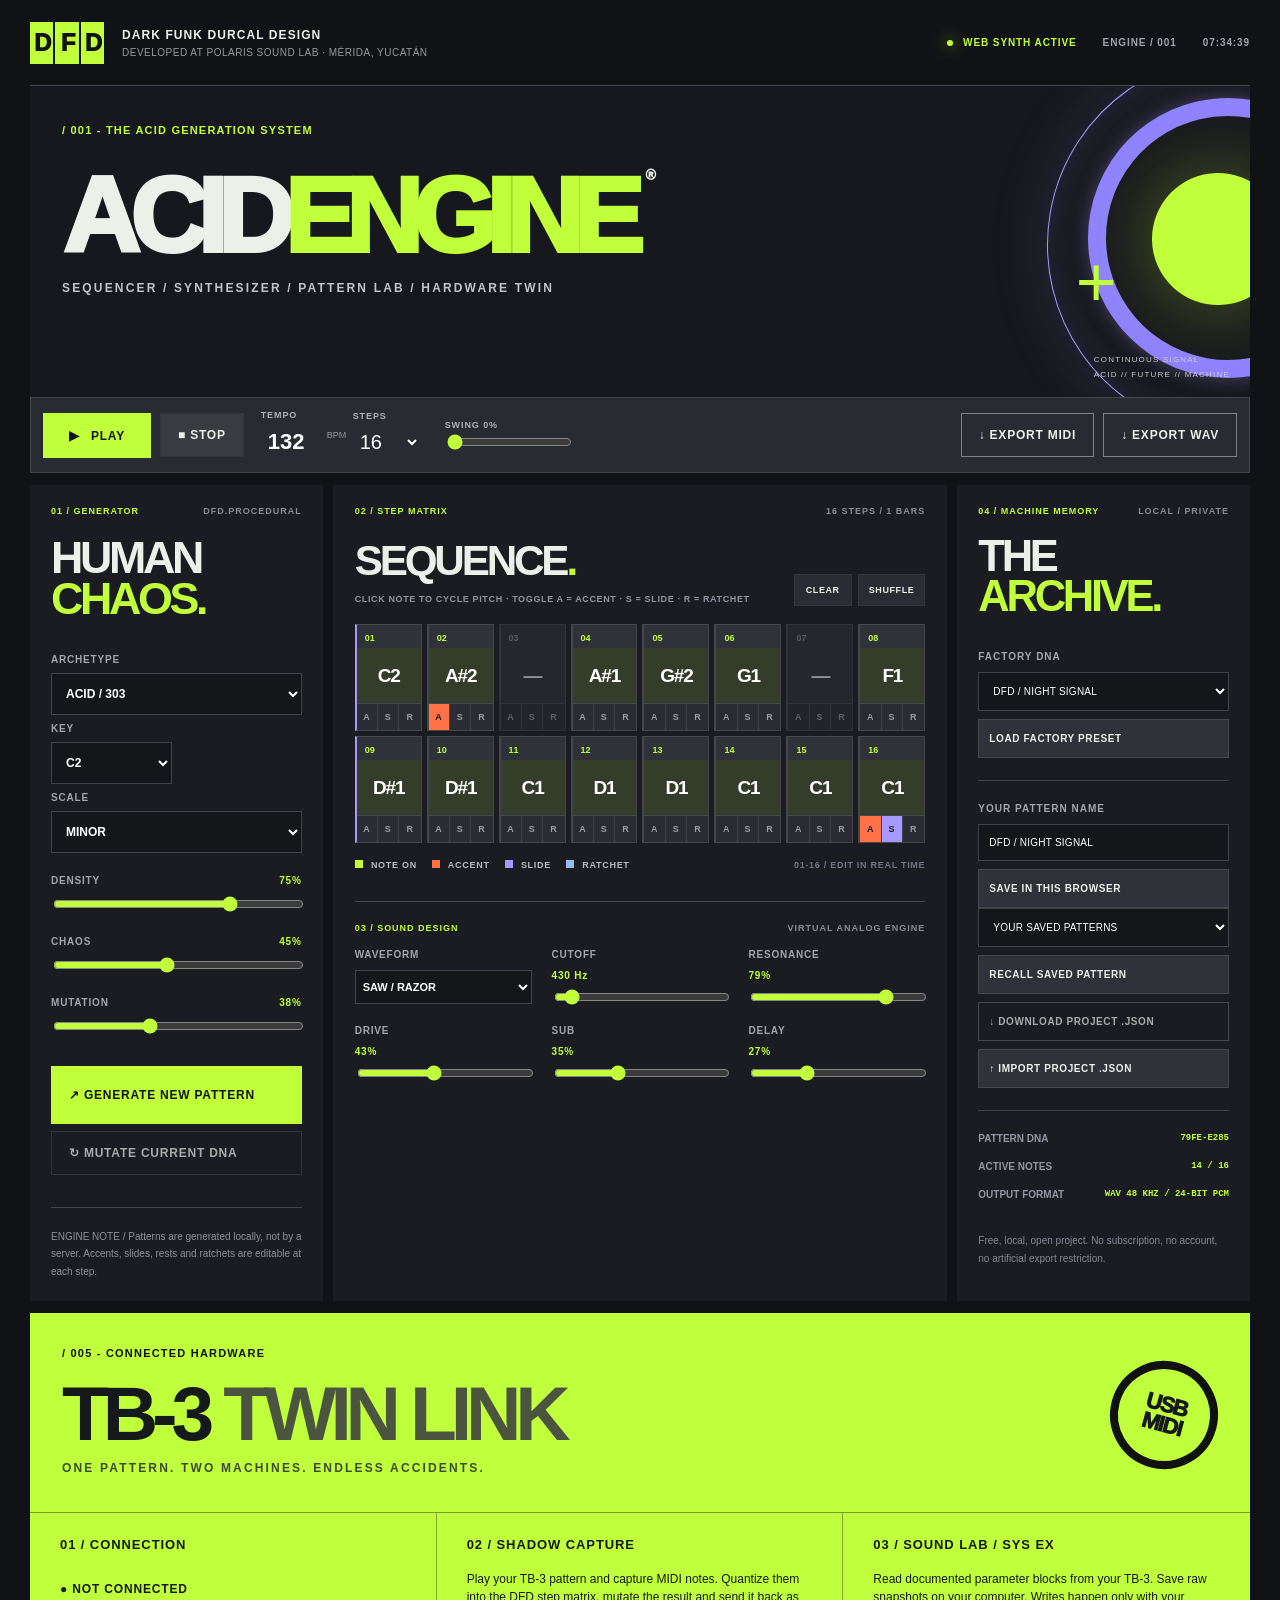
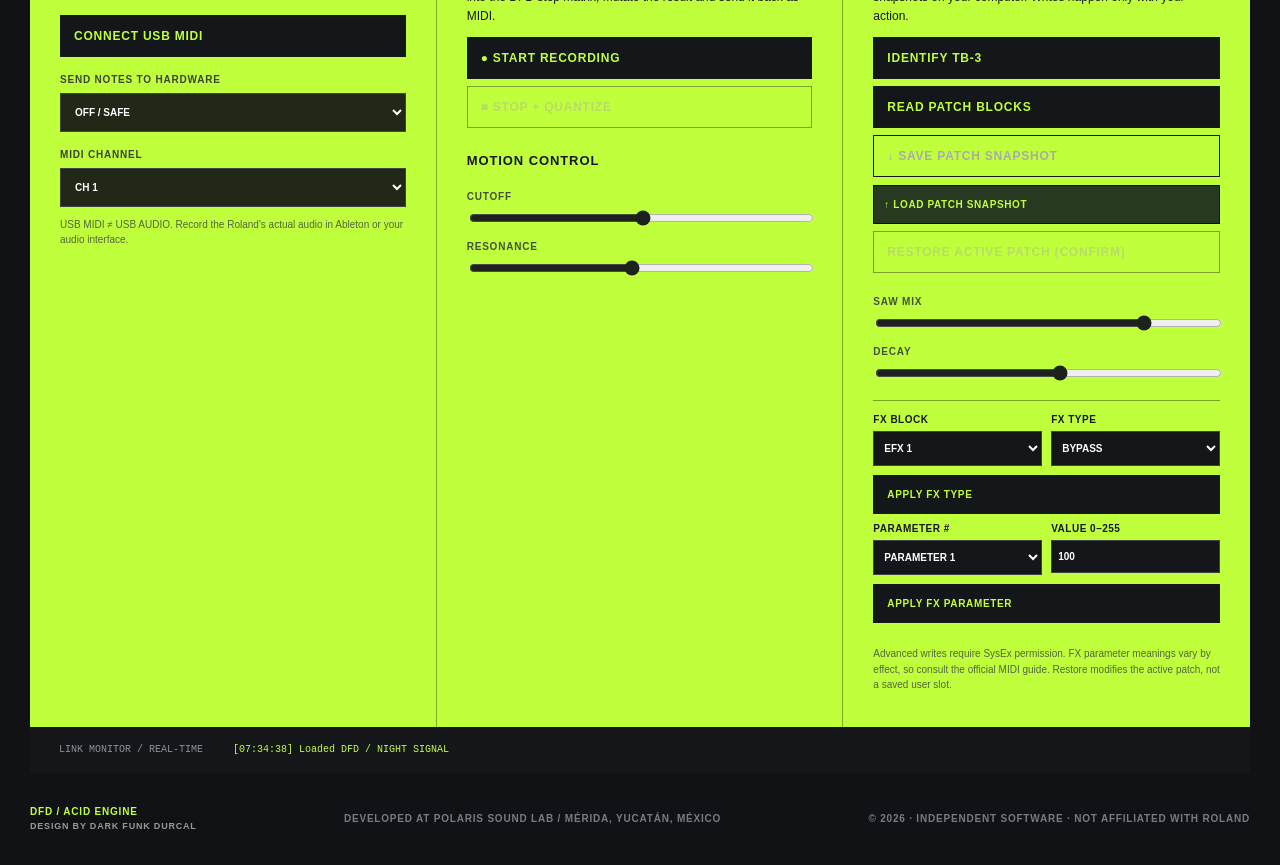
==== web/index.html @ bea4cc05 "DFD ACID ENGINE prototype as delivered (unchanged): web, VST3 source, FM-1 C core, tests, handoff do" ====
<!doctype html><html lang="es"><head><meta charset="utf-8"><meta name="viewport" content="width=device-width,initial-scale=1"><meta name="theme-color" content="#101115"><title>DFD / ACID ENGINE — Polaris Sound Lab</title><link rel="stylesheet" href="styles.css"></head>
<body>
<div class="site"><header class="mast"><div class="identity"><div class="mark"><span>D</span><span>F</span><span>D</span></div><div class="id-copy">DARK FUNK DURCAL DESIGN<small>DEVELOPED AT POLARIS SOUND LAB · MÉRIDA, YUCATÁN</small></div></div><div class="mast-right"><span class="online"><i></i> WEB SYNTH ACTIVE</span><span>ENGINE / 001</span><span id="clock">00:00:00</span></div></header>
<section class="hero"><div class="hero-main"><span class="eyebrow">/ 001 - THE ACID GENERATION SYSTEM</span><h1>ACID<span>ENGINE</span><sup>®</sup></h1><p>SEQUENCER / SYNTHESIZER / PATTERN LAB / HARDWARE TWIN</p></div><div class="hero-art" aria-hidden="true"><div class="orbit orbit-a"></div><div class="orbit orbit-b"></div><div class="orbit orbit-c"></div><div class="cross">+</div><span class="render-label">CONTINUOUS SIGNAL<br>ACID // FUTURE // MACHINE</span></div></section>
<div class="toolbar"><button id="play" class="play primary"><span class="play-icon">▶</span> PLAY</button><button id="stop" class="stop">■ STOP</button><div class="tool-field bpm"><label for="bpm">TEMPO</label><input id="bpm" type="number" min="30" max="300" value="132"><small>BPM</small></div><div class="tool-field"><label for="length">STEPS</label><select id="length"><option>16</option><option>32</option><option>64</option><option>128</option></select></div><div class="tool-field"><label for="swing">SWING <output id="swingOut">0%</output></label><input id="swing" type="range" min="0" max="70" value="0"></div><span class="toolbar-spacer"></span><button id="exportMidi" class="outline">↓ EXPORT MIDI</button><button id="exportWav" class="outline">↓ EXPORT WAV</button></div>
<main class="workbench"><aside class="panel generator"><div class="section-heading"><span>01 / GENERATOR</span><span>DFD.PROCEDURAL</span></div><h2>HUMAN<br><em>CHAOS.</em></h2><div class="generator-fields"><label>ARCHETYPE<select id="mode"><option value="acid">ACID / 303</option><option value="broken">BROKEN / IDM</option><option value="rave">RAVE / ATTACK</option><option value="mutant">MUTANT / GLITCH</option></select></label><label>KEY<select id="root"><option value="24">C1</option><option value="29">F1</option><option value="31">G1</option><option value="33">A1</option><option value="36" selected>C2</option><option value="38">D2</option><option value="41">F2</option><option value="43">G2</option><option value="48">C3</option></select></label><label>SCALE<select id="scale"><option value="minor">MINOR</option><option value="phrygian">PHRYGIAN</option><option value="dorian">DORIAN</option><option value="chromatic">CHROMATIC</option><option value="pentatonic">PENTATONIC</option></select></label></div><div class="ratio"><label for="density">DENSITY <output id="densityOut">75%</output></label><input id="density" type="range" min="10" max="100" value="75"></div><div class="ratio"><label for="chaos">CHAOS <output id="chaosOut">45%</output></label><input id="chaos" type="range" min="0" max="100" value="45"></div><div class="ratio"><label for="mutation">MUTATION <output id="mutationOut">38%</output></label><input id="mutation" type="range" min="0" max="100" value="38"></div><button id="generate" class="generate">↗ GENERATE NEW PATTERN</button><button id="mutate" class="subtle">↻ MUTATE CURRENT DNA</button><div class="generator-tip">ENGINE NOTE / Patterns are generated locally, not by a server. Accents, slides, rests and ratchets are editable at each step.</div></aside>
<section class="panel sequence"><div class="section-heading"><span>02 / STEP MATRIX</span><span id="stepInfo">16 STEPS / 1 BAR</span></div><div class="sequence-header"><div><h2>SEQUENCE<span class="green-dot">.</span></h2><p>CLICK NOTE TO CYCLE PITCH · TOGGLE A = ACCENT · S = SLIDE · R = RATCHET</p></div><div class="seq-right"><button id="clear" class="mini">CLEAR</button><button id="randomize" class="mini">SHUFFLE</button></div></div><div id="grid" class="step-grid" aria-label="Secuenciador"></div><div class="grid-legend"><span><i class="legend-note"></i> NOTE ON</span><span><i class="legend-accent"></i> ACCENT</span><span><i class="legend-slide"></i> SLIDE</span><span><i class="legend-ratchet"></i> RATCHET</span><span class="hint">01-16 / EDIT IN REAL TIME</span></div><div class="sub-panel"><div class="section-heading"><span>03 / SOUND DESIGN</span><span>VIRTUAL ANALOG ENGINE</span></div><div class="sound-ctrl"><label>WAVEFORM<select id="wave"><option value="sawtooth">SAW / RAZOR</option><option value="square">SQUARE / BLOCK</option><option value="triangle">TRIANGLE / SOFT</option></select></label><label>CUTOFF <output id="cutoffOut">430 Hz</output><input type="range" id="cutoff" min="60" max="6000" step="10" value="430"></label><label>RESONANCE <output id="resonanceOut">79%</output><input type="range" id="resonance" min="0" max="100" value="79"></label><label>DRIVE <output id="driveOut">43%</output><input type="range" id="drive" min="0" max="100" value="43"></label><label>SUB <output id="subOut">35%</output><input type="range" id="sub" min="0" max="100" value="35"></label><label>DELAY <output id="delayOut">27%</output><input type="range" id="delay" min="0" max="90" value="27"></label></div></div></section>
<aside class="panel utilities"><div class="section-heading"><span>04 / MACHINE MEMORY</span><span>LOCAL / PRIVATE</span></div><h2>THE<br><em>ARCHIVE.</em></h2><label class="block-label" for="preset">FACTORY DNA</label><select id="preset" class="archive-select"></select><button id="loadPreset" class="slim">LOAD FACTORY PRESET</button><div class="divider"></div><label class="block-label" for="customName">YOUR PATTERN NAME</label><input id="customName" type="text" maxlength="48" value="DFD / NEW EXPERIMENT"><button id="savePattern" class="slim">SAVE IN THIS BROWSER</button><select id="savedPatterns" class="archive-select"><option value="">YOUR SAVED PATTERNS</option></select><button id="loadSaved" class="slim">RECALL SAVED PATTERN</button><button id="exportProject" class="slim subtle">↓ DOWNLOAD PROJECT .JSON</button><label class="fileImport">↑ IMPORT PROJECT .JSON<input id="importProject" type="file" accept="application/json,.json" hidden></label><div class="divider"></div><div class="metric">PATTERN DNA<code id="dna">C6D2-F3-8B</code></div><div class="metric">ACTIVE NOTES<code id="activeNotes">00 / 16</code></div><div class="metric">OUTPUT FORMAT<code>WAV 48 KHZ / 24-BIT PCM</code></div><p class="small-print">Free, local, open project. No subscription, no account, no artificial export restriction.</p></aside></main>
<section class="hardware"><div class="hardware-heading"><div><span class="eyebrow">/ 005 - CONNECTED HARDWARE</span><h2>TB-3 <em>TWIN LINK</em></h2><p>ONE PATTERN. TWO MACHINES. ENDLESS ACCIDENTS.</p></div><span class="tb3-circle">USB<br>MIDI</span></div><div class="hardware-body"><div class="hw-col"><h3>01 / CONNECTION</h3><div class="hw-status" id="midiStatus">● NOT CONNECTED</div><button id="connect" class="primary">CONNECT USB MIDI</button><label class="hw-switch">SEND NOTES TO HARDWARE<select id="hardwareMode"><option value="off">OFF / SAFE</option><option value="mirror">TWIN / VIRTUAL + TB-3</option><option value="hardware">TB-3 ONLY</option></select></label><label class="hw-switch">MIDI CHANNEL<select id="channel"><option value="1">CH 1</option><option value="2">CH 2</option><option value="3">CH 3</option><option value="4">CH 4</option><option value="10">CH 10</option></select></label><p class="hw-note">USB MIDI ≠ USB AUDIO. Record the Roland's actual audio in Ableton or your audio interface.</p></div><div class="hw-col"><h3>02 / SHADOW CAPTURE</h3><p>Play your TB-3 pattern and capture MIDI notes. Quantize them into the DFD step matrix, mutate the result and send it back as MIDI.</p><button id="capture" class="hw-action">● START RECORDING</button><button id="captureStop" class="hw-action subtle" disabled>■ STOP + QUANTIZE</button><h3 class="sub-h3">MOTION CONTROL</h3><div class="hw-sliders"><label>CUTOFF <input id="hwCutoff" type="range" min="0" max="127" value="64"></label><label>RESONANCE <input id="hwResonance" type="range" min="0" max="127" value="60"></label></div></div><div class="hw-col"><h3>03 / SOUND LAB / SYS EX</h3><p>Read documented parameter blocks from your TB-3. Save raw snapshots on your computer. Writes happen only with your action.</p><button id="identity" class="hw-action">IDENTIFY TB-3</button><button id="readPatch" class="hw-action">READ PATCH BLOCKS</button><button id="savePatch" class="hw-action subtle">↓ SAVE PATCH SNAPSHOT</button><label class="fileImport hardware-file">↑ LOAD PATCH SNAPSHOT<input id="loadPatchFile" type="file" accept="application/json,.json" hidden></label><button id="restorePatch" class="hw-action subtle" disabled>RESTORE ACTIVE PATCH (CONFIRM)</button><div class="hw-sliders"><label>SAW MIX <input id="hwSaw" type="range" min="0" max="127" value="100"></label><label>DECAY <input id="hwDecay" type="range" min="0" max="127" value="68"></label></div><div class="fx-editor"><label>FX BLOCK<select id="fxBlock"><option value="efx1">EFX 1</option><option value="efx2">EFX 2</option></select></label><label>FX TYPE<select id="fxType"><option value="0">BYPASS</option><option value="1">COMPRESSOR</option><option value="2">RING MOD</option><option value="3">BIT CRUSH</option><option value="4">TREMOLO</option><option value="5">CHORUS</option><option value="6">FLANGER</option><option value="7">PHASER</option><option value="8">DELAY</option><option value="9">PITCH SHIFT</option><option value="10">EQ (FX1 ONLY)</option></select></label><button id="applyFxType" class="hw-action">APPLY FX TYPE</button><label>PARAMETER #<select id="fxParameter"></select></label><label>VALUE 0–255<input id="fxValue" type="number" min="0" max="255" value="100"></label><button id="applyFxParameter" class="hw-action">APPLY FX PARAMETER</button></div><p class="hw-note">Advanced writes require SysEx permission. FX parameter meanings vary by effect, so consult the official MIDI guide. Restore modifies the active patch, not a saved user slot.</p></div></div><div class="hardware-console"><span>LINK MONITOR / REAL-TIME</span><output id="monitor">DFD SYSTEM READY. CLICK PLAY TO ACTIVATE AUDIO.</output></div></section>
<footer><div>DFD / ACID ENGINE <span>DESIGN BY DARK FUNK DURCAL</span></div><div>DEVELOPED AT POLARIS SOUND LAB / MÉRIDA, YUCATÁN, MÉXICO</div><div>© 2026 · INDEPENDENT SOFTWARE · NOT AFFILIATED WITH ROLAND</div></footer></div>
<script type="module" src="main.js"></script></body></html>
---- web/styles.css ----
:root{--ink:#111216;--carbon:#1b1c22;--panel:#22242b;--line:#34363e;--copy:#edf0e9;--muted:#96999c;--acid:#c1ff3a;--orange:#ff7147;--violet:#a799ff;--blue:#8cbcf5;--helv:'Helvetica Neue',Helvetica,Arial,sans-serif}
*{box-sizing:border-box}html{scroll-behavior:smooth}body{margin:0;background:var(--ink);color:var(--copy);font-family:var(--helv);-webkit-font-smoothing:antialiased}button,input,select{font:inherit}button{cursor:pointer}button:disabled{cursor:not-allowed;opacity:.4}button:focus-visible,input:focus-visible,select:focus-visible{outline:2px solid var(--acid);outline-offset:3px}button{border:1px solid var(--line);background:#2a2c33;color:var(--copy);font-size:12px;font-weight:750;letter-spacing:.065em;padding:14px 17px;transition:background .15s,color .15s,transform .15s}button:hover:not(:disabled){background:#3b3f42}button:active:not(:disabled){transform:translateY(2px)}select,input[type=number],input[type=text]{background:#14161a;border:1px solid #41434a;color:white;padding:12px 10px;border-radius:0;max-width:100%;min-width:0}input[type=range]{accent-color:var(--acid);cursor:pointer;width:100%;height:12px}.site{max-width:1640px;margin:auto;padding:0 30px}.mast{min-height:86px;border-bottom:1px solid #43444c;display:flex;justify-content:space-between;align-items:center;gap:20px}.identity{display:flex;align-items:center;gap:16px}.mark{display:grid;grid-template-columns:repeat(3,1fr);font-weight:950;font-size:24px;line-height:1;letter-spacing:-.09em;width:76px}.mark span{background:var(--acid);color:var(--ink);padding:9px 4px;text-align:center;border-right:2px solid var(--ink)}.id-copy{font-size:12px;font-weight:850;letter-spacing:.09em}.id-copy small{display:block;margin-top:5px;font-weight:500;font-size:10px;color:var(--muted);letter-spacing:.05em}.mast-right{display:flex;gap:26px;color:#a2a3aa;font-size:10px;letter-spacing:.09em;font-weight:700;white-space:nowrap}.online{color:var(--acid)}.online i{display:inline-block;width:6px;height:6px;border-radius:50%;background:var(--acid);margin-right:6px;box-shadow:0 0 16px var(--acid)}.hero{display:flex;min-height:312px;position:relative;overflow:hidden;border-bottom:1px solid #44464c;background:#17181d}.hero-main{flex:1;min-width:0;padding:34px 0 35px 32px;z-index:2}.eyebrow,.section-heading{font-size:11px;font-weight:780;letter-spacing:.11em}.eyebrow{color:var(--acid)}.hero h1{white-space:nowrap;font-size:clamp(54px,8.3vw,146px);letter-spacing:-.09em;font-weight:920;line-height:.9;margin:31px 0 16px}.hero h1 span{color:var(--acid)}.hero h1 sup{vertical-align:top;font-size:14px;letter-spacing:0;margin-left:12px}.hero p,.hardware-heading p{font-size:12px;letter-spacing:.18em;font-weight:720;color:#c2c3c7}.hero-art{width:310px;position:relative;overflow:hidden;flex-shrink:0}.orbit{border:1px solid var(--violet);border-radius:50%;position:absolute;transform:rotate(-35deg);top:-10%;right:-57%;height:380px;width:380px;box-shadow:0 0 60px #9989ff25,inset 0 0 45px #9989ff24}.orbit-b{height:280px;width:280px;top:4%;right:-38%;border:18px solid #8f82fe;box-shadow:0 0 20px #a799ff55}.orbit-c{height:132px;width:132px;right:-11%;top:28%;background:var(--acid);border:0;box-shadow:0 0 80px #c1ff3a55}.cross{position:absolute;color:var(--acid);right:43%;top:50%;font-size:70px;font-weight:100}.render-label{position:absolute;bottom:15px;right:20px;font-size:8px;letter-spacing:.15em;line-height:1.9;color:#ccc}.toolbar{display:flex;align-items:center;gap:9px;background:#292b32;padding:12px;border:1px solid #43454a;border-top:0;flex-wrap:wrap}.primary{background:var(--acid);border-color:var(--acid);color:#121515}.primary:hover:not(:disabled){background:#d5ff73}.play{min-width:108px}.stop{background:#393b41}.play-icon{font-size:13px;margin-right:7px}.tool-field{display:flex;flex-direction:column;gap:4px;padding:0 8px;min-width:83px}.tool-field label{color:#b0b1b6;font-size:9px;font-weight:800;letter-spacing:.1em}.tool-field input[type=number]{width:65px;padding:5px 7px;font-weight:800;font-size:22px;border:0;background:transparent}.tool-field select{padding:5px 3px;font-size:20px;border:0;background:transparent}.tool-field small{position:absolute;margin-left:66px;margin-top:20px;color:var(--muted);font-size:9px}.tool-field input[type=range]{width:125px}.toolbar-spacer{flex:1}.outline{background:transparent;border-color:#7d8289}.outline:hover{color:var(--acid);border-color:var(--acid)}.workbench{display:grid;grid-template-columns:minmax(230px,1fr) minmax(520px,2.1fr) minmax(230px,1fr);gap:10px;margin-top:12px}.panel{background:var(--carbon);padding:21px;min-width:0}.section-heading{display:flex;justify-content:space-between;align-items:center;gap:8px;color:var(--acid);font-size:9px;margin-bottom:16px}.section-heading span:last-child{color:#8a8c93;text-align:right}.panel h2{font-size:clamp(37px,3.5vw,61px);line-height:.91;letter-spacing:-.075em;font-weight:900;margin:21px 0 35px}.panel h2 em{font-style:normal;color:var(--acid)}.generator-fields{display:grid;grid-template-columns:1fr 1fr;gap:8px}.generator-fields label:first-child,.generator-fields label:last-child{grid-column:span 2}.generator-fields label,.ratio label,.sound-ctrl label,.hw-switch,.hw-sliders label{font-size:10px;font-weight:790;letter-spacing:.08em;color:#a4a5ac;display:flex;flex-direction:column;gap:8px}.generator-fields select{width:100%;font-size:12px}.ratio{margin-top:22px}.ratio label{flex-direction:row;justify-content:space-between}.ratio output,.sound-ctrl output{color:var(--acid)}.ratio input{margin-top:12px}.generate{width:100%;background:var(--acid);color:#121317;border-color:var(--acid);margin-top:30px;min-height:58px;text-align:left;font-size:12px}.subtle{background:transparent!important;color:#aaa!important}.generator .subtle{margin-top:7px;width:100%;text-align:left}.generator-tip{border-top:1px solid #41434a;margin-top:32px;padding-top:20px;color:#8e9098;font-size:10px;line-height:1.75}.sequence{padding:21px 22px}.sequence-header{display:flex;justify-content:space-between;align-items:flex-end;gap:15px;margin-bottom:16px}.sequence h2{font-size:clamp(34px,3.3vw,56px);margin:10px 0 13px}.sequence h2 .green-dot{color:var(--acid)}.sequence-header p{font-size:9px;font-weight:740;color:#90939c;letter-spacing:.07em;line-height:1.4;margin:0}.seq-right{display:flex;gap:6px}.mini{font-size:9px;min-width:58px;padding:10px}.step-grid{display:grid;grid-template-columns:repeat(8,minmax(0,1fr));gap:5px;margin-top:18px}.step{min-width:0;background:#30323a;border:1px solid #44474e;position:relative;transition:background .1s;border-left:2px solid #44474e}.step:nth-child(8n+1){border-left-color:var(--violet)}.step.playhead{box-shadow:inset 0 0 0 2px var(--acid),0 0 8px #c1ff3a44;z-index:2}.step.rest{opacity:.52}.step-index{font-size:9px;font-weight:780;padding:8px 8px 5px;color:#90929d}.step-main{border:0;padding:10px 2px;background:transparent;color:#fff;text-align:center;width:100%;height:55px;font-size:19px;font-weight:900;letter-spacing:-.06em}.step-main:hover{color:var(--acid);background:transparent!important}.step-note{white-space:nowrap}.step-mode{display:grid;grid-template-columns:repeat(3,minmax(0,1fr));border-top:1px solid #44474e}.step-mode button{border:0;border-right:1px solid #42444c;font-size:9px;padding:8px 0;color:#999ca2;background:#292c33}.step-mode button:last-child{border-right:0}.step-mode button.on.accent{color:#171717;background:var(--orange)}.step-mode button.on.slide{color:#171717;background:var(--violet)}.step-mode button.on.ratchet{color:#171717;background:var(--blue)}.step.active .step-index{color:var(--acid)}.step.active .step-main{background:#343d2a}.step-num{position:absolute;right:6px;top:8px;color:var(--blue);font-size:9px;font-weight:800}.grid-legend{display:flex;flex-wrap:wrap;gap:15px;color:#b8bac0;letter-spacing:.08em;font-weight:800;font-size:9px;padding-top:17px}.grid-legend i{display:inline-block;width:8px;height:8px;margin-right:5px}.legend-note{background:var(--acid)}.legend-accent{background:var(--orange)}.legend-slide{background:var(--violet)}.legend-ratchet{background:var(--blue)}.hint{margin-left:auto;color:#737784}.sub-panel{border-top:1px solid #45474c;margin-top:31px;padding-top:21px}.sound-ctrl{display:grid;grid-template-columns:repeat(3,minmax(0,1fr));gap:20px}.sound-ctrl label{gap:10px}.sound-ctrl select{padding:9px 3px;width:100%;font-size:11px}.sound-ctrl label input{margin-top:auto}.utilities h2{font-size:clamp(40px,3.4vw,60px)}.block-label{display:block;color:#a4a6ad;font-size:10px;letter-spacing:.1em;font-weight:800;margin-bottom:10px}.archive-select,.utilities input[type=text]{width:100%;font-size:10px;letter-spacing:.025em}.slim,.fileImport{width:100%;display:block;margin-top:8px;padding:13px 10px;text-align:left;background:#30323a;border:1px solid #45474f;font-size:10px;font-weight:780;letter-spacing:.06em;color:var(--copy)}.fileImport{cursor:pointer}.fileImport:hover{border-color:var(--acid)}.divider{border-top:1px solid #3d4047;margin:22px 0}.metric{font-size:10px;font-weight:800;color:#9396a0;display:flex;justify-content:space-between;gap:10px;margin-top:17px}.metric code{font-size:9px;color:var(--acid);text-align:right}.small-print{font-size:10px;line-height:1.8;color:#848993;margin-top:32px}.hardware{margin:12px 0 0;background:#c0ff3b;color:#16191a;overflow:hidden}.hardware-heading{display:flex;align-items:center;justify-content:space-between;padding:30px 32px 25px;border-bottom:1px solid #7a9b28}.hardware-heading .eyebrow{color:#111}.hardware-heading h2{font-size:clamp(48px,6vw,95px);font-weight:900;line-height:.92;letter-spacing:-.08em;margin:17px 0 11px}.hardware-heading h2 em{font-style:normal;color:#4a543f}.hardware-heading p{color:#3e4b31}.tb3-circle{border:8px solid #111;border-radius:50%;font-weight:950;font-size:22px;width:108px;height:108px;display:flex;align-items:center;justify-content:center;line-height:.9;text-align:center;letter-spacing:-.07em;transform:rotate(15deg)}.hardware-body{display:grid;grid-template-columns:repeat(3,minmax(0,1fr))}.hw-col{padding:24px 30px;border-right:1px solid #83aa26}.hw-col:last-child{border-right:0}.hw-col h3{font-size:13px;letter-spacing:.07em;margin:0 0 18px}.hw-col p{font-size:12px;line-height:1.55;max-width:370px}.hw-status{padding:12px 0;font-weight:850;font-size:12px;letter-spacing:.07em}.hw-col .primary,.hw-action{display:block;width:100%;text-align:left;margin:7px 0;background:#141719;border:1px solid #17191a;color:#c1ff3a;padding:13px}.hw-col .primary:hover,.hw-action:hover{background:#3b4730}.hw-switch{color:#3a4533;margin-top:17px}.hw-switch select{background:rgba(20,22,20,.92);color:white;width:100%}.hw-note{color:#52673c;font-size:10px!important}.hw-sliders{margin-top:23px;display:grid;gap:15px}.hw-sliders label{color:#43513a}.hw-sliders input{accent-color:#1d221c}.sub-h3{margin-top:25px!important}.hardware-console{display:flex;gap:30px;background:#141619;color:var(--acid);padding:15px 29px;font-size:10px;font-family:monospace;line-height:1.6}.hardware-console span{white-space:nowrap;color:#8d9298}.hardware-console output{white-space:normal;word-break:break-word}footer{min-height:92px;display:flex;justify-content:space-between;align-items:center;gap:16px;flex-wrap:wrap;font-size:10px;font-weight:760;letter-spacing:.08em;color:#777b82}footer div:first-child{color:var(--acid)}footer span{display:block;font-size:9px;color:#959a9d;margin-top:4px}
@media(max-width:1180px){.workbench{grid-template-columns:270px minmax(0,1fr)}.utilities{grid-column:1/-1;display:grid;grid-template-columns:repeat(3,minmax(0,1fr));align-content:start;gap:8px 15px}.utilities h2{grid-column:1/-1;margin-bottom:10px}.utilities .section-heading{grid-column:1/-1}.utilities .divider{display:none}.utilities .block-label{margin-top:8px}.sound-ctrl{grid-template-columns:repeat(2,minmax(0,1fr))}.hero-art{width:220px}.hero h1{font-size:8vw}}
@media(max-width:760px){.site{padding:0 12px}.mast{padding:11px 0}.mast-right{display:none}.id-copy{font-size:10px}.hero{min-height:225px}.hero-main{padding:23px 7px}.hero h1{font-size:clamp(47px,11vw,82px);white-space:normal;line-height:.91}.hero h1 span{display:block}.hero-art{position:absolute;right:0;top:0;height:100%;width:145px;opacity:.44}.hero p{font-size:9px;max-width:250px;line-height:1.5}.toolbar{gap:5px}.toolbar button{padding:12px}.tool-field{padding:0 4px}.tool-field input[type=range]{width:85px}.workbench{display:flex;flex-direction:column}.generator-fields{grid-template-columns:1fr 1fr}.sequence{padding:16px 10px}.step-grid{gap:3px}.step-main{font-size:14px;height:48px}.step-index{padding:6px 2px 3px;font-size:8px}.step-mode button{font-size:8px;padding:7px 0}.grid-legend{gap:9px}.panel{padding:17px}.utilities{display:block}.sound-ctrl{gap:14px}.hardware-heading{padding:22px 15px}.hardware-heading h2{font-size:11vw}.tb3-circle{width:65px;height:65px;border-width:5px;font-size:13px}.hardware-body{display:block}.hw-col{padding:23px 19px;border-right:0;border-bottom:1px solid #83aa26}footer{padding:20px 0;line-height:1.6}.hardware-console{display:block;padding:13px}.hardware-console span{display:block;margin-bottom:8px}}
@media(max-width:395px){.step-grid{grid-template-columns:repeat(4,minmax(0,1fr))}.hero h1{font-size:47px}}

.fx-editor{margin-top:19px;padding:13px 0;border-top:1px solid #7ca525;display:grid;grid-template-columns:1fr 1fr;gap:9px}.fx-editor label{display:flex;flex-direction:column;gap:6px;font-weight:850;font-size:10px;letter-spacing:.05em}.fx-editor select,.fx-editor input{width:100%;padding:10px 6px}.fx-editor .hw-action{margin:0;grid-column:span 2}.hardware-file{background:#283921;color:#c1ff3b;border-color:#111}.hardware-file:hover{background:#38512c}.fx-editor button{font-size:10px}
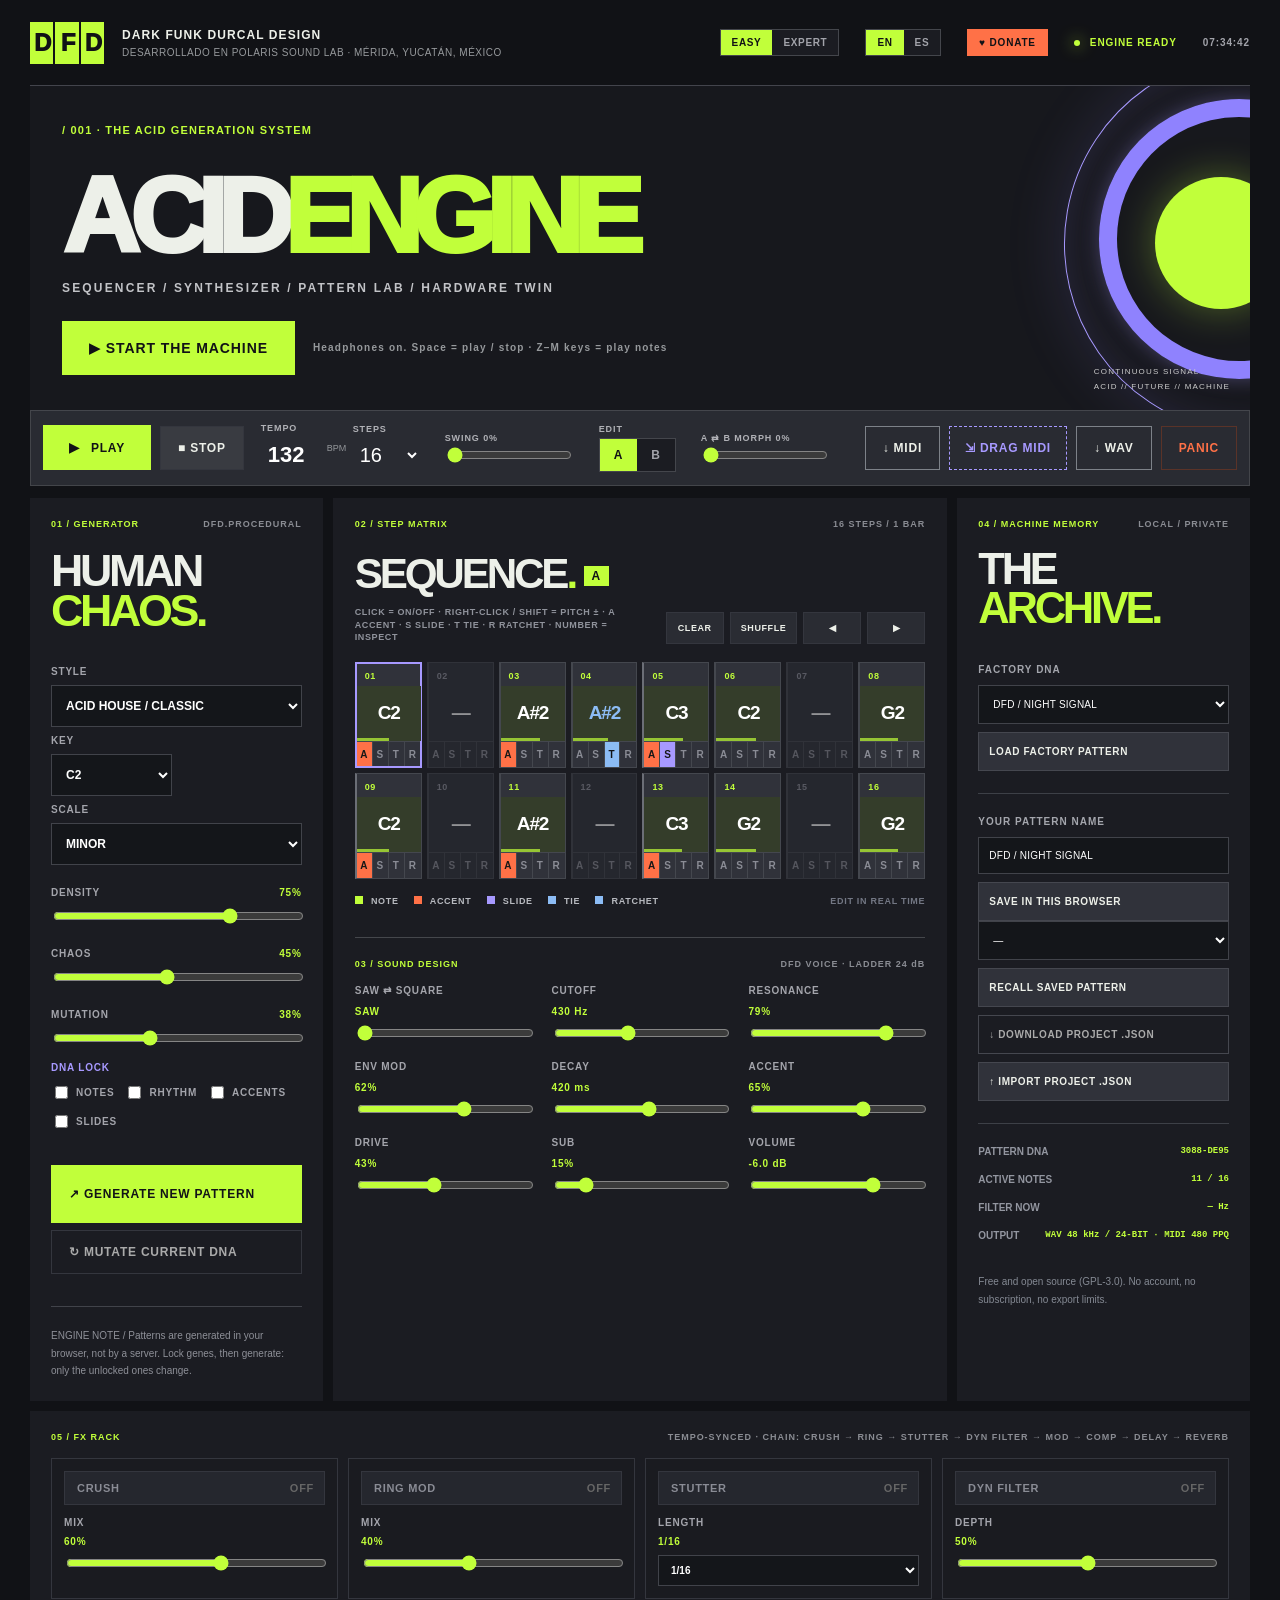
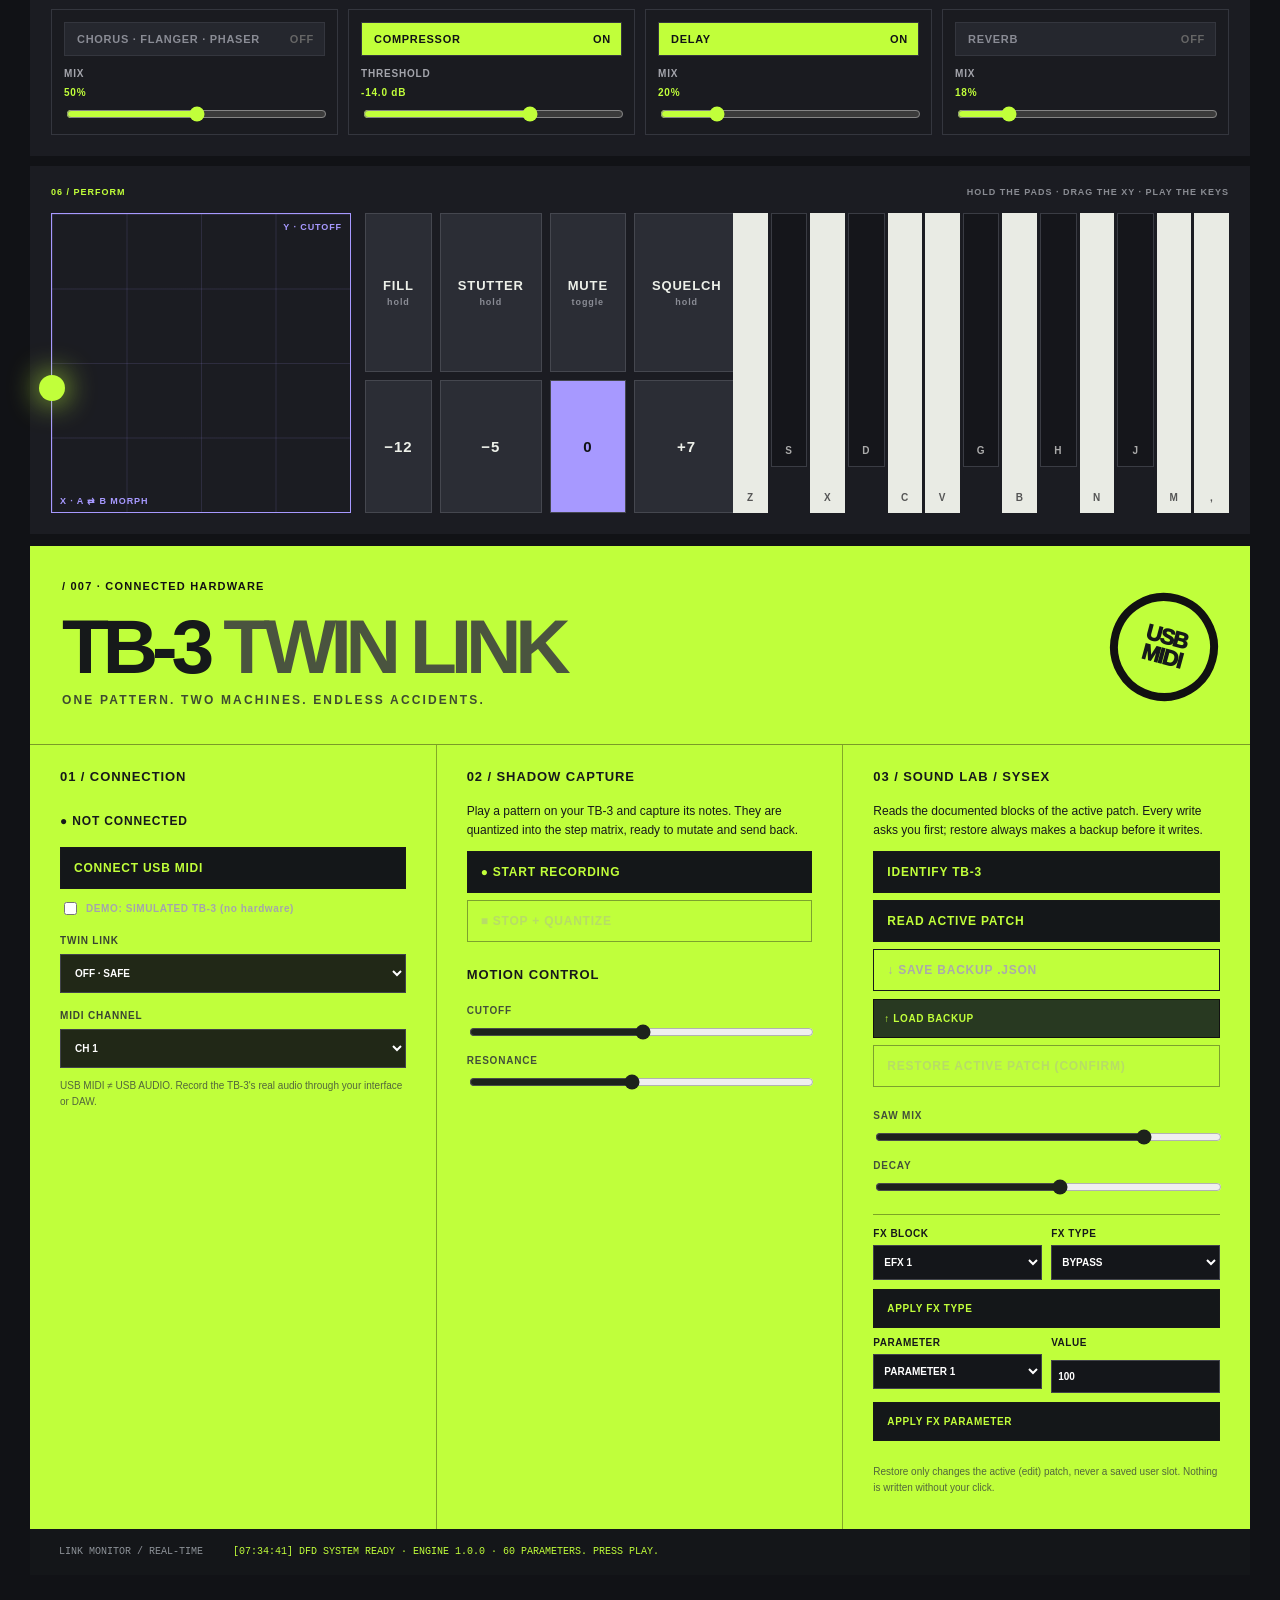
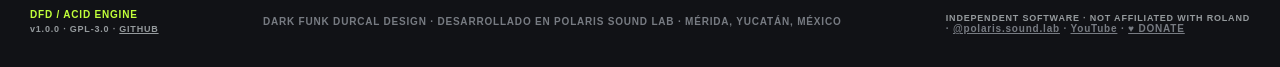
==== commit 6c922f08: "DFD ACID ENGINE 1.0.0 web: shared C++ engine in WebAssembly, musical generator, FX rack, perform, TB" ====
--- a/web/index.html
+++ b/web/index.html
@@ -1,11 +1,80 @@
-<!doctype html><html lang="es"><head><meta charset="utf-8"><meta name="viewport" content="width=device-width,initial-scale=1"><meta name="theme-color" content="#101115"><title>DFD / ACID ENGINE — Polaris Sound Lab</title><link rel="stylesheet" href="styles.css"></head>
-<body>
-<div class="site"><header class="mast"><div class="identity"><div class="mark"><span>D</span><span>F</span><span>D</span></div><div class="id-copy">DARK FUNK DURCAL DESIGN<small>DEVELOPED AT POLARIS SOUND LAB · MÉRIDA, YUCATÁN</small></div></div><div class="mast-right"><span class="online"><i></i> WEB SYNTH ACTIVE</span><span>ENGINE / 001</span><span id="clock">00:00:00</span></div></header>
-<section class="hero"><div class="hero-main"><span class="eyebrow">/ 001 - THE ACID GENERATION SYSTEM</span><h1>ACID<span>ENGINE</span><sup>®</sup></h1><p>SEQUENCER / SYNTHESIZER / PATTERN LAB / HARDWARE TWIN</p></div><div class="hero-art" aria-hidden="true"><div class="orbit orbit-a"></div><div class="orbit orbit-b"></div><div class="orbit orbit-c"></div><div class="cross">+</div><span class="render-label">CONTINUOUS SIGNAL<br>ACID // FUTURE // MACHINE</span></div></section>
-<div class="toolbar"><button id="play" class="play primary"><span class="play-icon">▶</span> PLAY</button><button id="stop" class="stop">■ STOP</button><div class="tool-field bpm"><label for="bpm">TEMPO</label><input id="bpm" type="number" min="30" max="300" value="132"><small>BPM</small></div><div class="tool-field"><label for="length">STEPS</label><select id="length"><option>16</option><option>32</option><option>64</option><option>128</option></select></div><div class="tool-field"><label for="swing">SWING <output id="swingOut">0%</output></label><input id="swing" type="range" min="0" max="70" value="0"></div><span class="toolbar-spacer"></span><button id="exportMidi" class="outline">↓ EXPORT MIDI</button><button id="exportWav" class="outline">↓ EXPORT WAV</button></div>
-<main class="workbench"><aside class="panel generator"><div class="section-heading"><span>01 / GENERATOR</span><span>DFD.PROCEDURAL</span></div><h2>HUMAN<br><em>CHAOS.</em></h2><div class="generator-fields"><label>ARCHETYPE<select id="mode"><option value="acid">ACID / 303</option><option value="broken">BROKEN / IDM</option><option value="rave">RAVE / ATTACK</option><option value="mutant">MUTANT / GLITCH</option></select></label><label>KEY<select id="root"><option value="24">C1</option><option value="29">F1</option><option value="31">G1</option><option value="33">A1</option><option value="36" selected>C2</option><option value="38">D2</option><option value="41">F2</option><option value="43">G2</option><option value="48">C3</option></select></label><label>SCALE<select id="scale"><option value="minor">MINOR</option><option value="phrygian">PHRYGIAN</option><option value="dorian">DORIAN</option><option value="chromatic">CHROMATIC</option><option value="pentatonic">PENTATONIC</option></select></label></div><div class="ratio"><label for="density">DENSITY <output id="densityOut">75%</output></label><input id="density" type="range" min="10" max="100" value="75"></div><div class="ratio"><label for="chaos">CHAOS <output id="chaosOut">45%</output></label><input id="chaos" type="range" min="0" max="100" value="45"></div><div class="ratio"><label for="mutation">MUTATION <output id="mutationOut">38%</output></label><input id="mutation" type="range" min="0" max="100" value="38"></div><button id="generate" class="generate">↗ GENERATE NEW PATTERN</button><button id="mutate" class="subtle">↻ MUTATE CURRENT DNA</button><div class="generator-tip">ENGINE NOTE / Patterns are generated locally, not by a server. Accents, slides, rests and ratchets are editable at each step.</div></aside>
-<section class="panel sequence"><div class="section-heading"><span>02 / STEP MATRIX</span><span id="stepInfo">16 STEPS / 1 BAR</span></div><div class="sequence-header"><div><h2>SEQUENCE<span class="green-dot">.</span></h2><p>CLICK NOTE TO CYCLE PITCH · TOGGLE A = ACCENT · S = SLIDE · R = RATCHET</p></div><div class="seq-right"><button id="clear" class="mini">CLEAR</button><button id="randomize" class="mini">SHUFFLE</button></div></div><div id="grid" class="step-grid" aria-label="Secuenciador"></div><div class="grid-legend"><span><i class="legend-note"></i> NOTE ON</span><span><i class="legend-accent"></i> ACCENT</span><span><i class="legend-slide"></i> SLIDE</span><span><i class="legend-ratchet"></i> RATCHET</span><span class="hint">01-16 / EDIT IN REAL TIME</span></div><div class="sub-panel"><div class="section-heading"><span>03 / SOUND DESIGN</span><span>VIRTUAL ANALOG ENGINE</span></div><div class="sound-ctrl"><label>WAVEFORM<select id="wave"><option value="sawtooth">SAW / RAZOR</option><option value="square">SQUARE / BLOCK</option><option value="triangle">TRIANGLE / SOFT</option></select></label><label>CUTOFF <output id="cutoffOut">430 Hz</output><input type="range" id="cutoff" min="60" max="6000" step="10" value="430"></label><label>RESONANCE <output id="resonanceOut">79%</output><input type="range" id="resonance" min="0" max="100" value="79"></label><label>DRIVE <output id="driveOut">43%</output><input type="range" id="drive" min="0" max="100" value="43"></label><label>SUB <output id="subOut">35%</output><input type="range" id="sub" min="0" max="100" value="35"></label><label>DELAY <output id="delayOut">27%</output><input type="range" id="delay" min="0" max="90" value="27"></label></div></div></section>
-<aside class="panel utilities"><div class="section-heading"><span>04 / MACHINE MEMORY</span><span>LOCAL / PRIVATE</span></div><h2>THE<br><em>ARCHIVE.</em></h2><label class="block-label" for="preset">FACTORY DNA</label><select id="preset" class="archive-select"></select><button id="loadPreset" class="slim">LOAD FACTORY PRESET</button><div class="divider"></div><label class="block-label" for="customName">YOUR PATTERN NAME</label><input id="customName" type="text" maxlength="48" value="DFD / NEW EXPERIMENT"><button id="savePattern" class="slim">SAVE IN THIS BROWSER</button><select id="savedPatterns" class="archive-select"><option value="">YOUR SAVED PATTERNS</option></select><button id="loadSaved" class="slim">RECALL SAVED PATTERN</button><button id="exportProject" class="slim subtle">↓ DOWNLOAD PROJECT .JSON</button><label class="fileImport">↑ IMPORT PROJECT .JSON<input id="importProject" type="file" accept="application/json,.json" hidden></label><div class="divider"></div><div class="metric">PATTERN DNA<code id="dna">C6D2-F3-8B</code></div><div class="metric">ACTIVE NOTES<code id="activeNotes">00 / 16</code></div><div class="metric">OUTPUT FORMAT<code>WAV 48 KHZ / 24-BIT PCM</code></div><p class="small-print">Free, local, open project. No subscription, no account, no artificial export restriction.</p></aside></main>
-<section class="hardware"><div class="hardware-heading"><div><span class="eyebrow">/ 005 - CONNECTED HARDWARE</span><h2>TB-3 <em>TWIN LINK</em></h2><p>ONE PATTERN. TWO MACHINES. ENDLESS ACCIDENTS.</p></div><span class="tb3-circle">USB<br>MIDI</span></div><div class="hardware-body"><div class="hw-col"><h3>01 / CONNECTION</h3><div class="hw-status" id="midiStatus">● NOT CONNECTED</div><button id="connect" class="primary">CONNECT USB MIDI</button><label class="hw-switch">SEND NOTES TO HARDWARE<select id="hardwareMode"><option value="off">OFF / SAFE</option><option value="mirror">TWIN / VIRTUAL + TB-3</option><option value="hardware">TB-3 ONLY</option></select></label><label class="hw-switch">MIDI CHANNEL<select id="channel"><option value="1">CH 1</option><option value="2">CH 2</option><option value="3">CH 3</option><option value="4">CH 4</option><option value="10">CH 10</option></select></label><p class="hw-note">USB MIDI ≠ USB AUDIO. Record the Roland's actual audio in Ableton or your audio interface.</p></div><div class="hw-col"><h3>02 / SHADOW CAPTURE</h3><p>Play your TB-3 pattern and capture MIDI notes. Quantize them into the DFD step matrix, mutate the result and send it back as MIDI.</p><button id="capture" class="hw-action">● START RECORDING</button><button id="captureStop" class="hw-action subtle" disabled>■ STOP + QUANTIZE</button><h3 class="sub-h3">MOTION CONTROL</h3><div class="hw-sliders"><label>CUTOFF <input id="hwCutoff" type="range" min="0" max="127" value="64"></label><label>RESONANCE <input id="hwResonance" type="range" min="0" max="127" value="60"></label></div></div><div class="hw-col"><h3>03 / SOUND LAB / SYS EX</h3><p>Read documented parameter blocks from your TB-3. Save raw snapshots on your computer. Writes happen only with your action.</p><button id="identity" class="hw-action">IDENTIFY TB-3</button><button id="readPatch" class="hw-action">READ PATCH BLOCKS</button><button id="savePatch" class="hw-action subtle">↓ SAVE PATCH SNAPSHOT</button><label class="fileImport hardware-file">↑ LOAD PATCH SNAPSHOT<input id="loadPatchFile" type="file" accept="application/json,.json" hidden></label><button id="restorePatch" class="hw-action subtle" disabled>RESTORE ACTIVE PATCH (CONFIRM)</button><div class="hw-sliders"><label>SAW MIX <input id="hwSaw" type="range" min="0" max="127" value="100"></label><label>DECAY <input id="hwDecay" type="range" min="0" max="127" value="68"></label></div><div class="fx-editor"><label>FX BLOCK<select id="fxBlock"><option value="efx1">EFX 1</option><option value="efx2">EFX 2</option></select></label><label>FX TYPE<select id="fxType"><option value="0">BYPASS</option><option value="1">COMPRESSOR</option><option value="2">RING MOD</option><option value="3">BIT CRUSH</option><option value="4">TREMOLO</option><option value="5">CHORUS</option><option value="6">FLANGER</option><option value="7">PHASER</option><option value="8">DELAY</option><option value="9">PITCH SHIFT</option><option value="10">EQ (FX1 ONLY)</option></select></label><button id="applyFxType" class="hw-action">APPLY FX TYPE</button><label>PARAMETER #<select id="fxParameter"></select></label><label>VALUE 0–255<input id="fxValue" type="number" min="0" max="255" value="100"></label><button id="applyFxParameter" class="hw-action">APPLY FX PARAMETER</button></div><p class="hw-note">Advanced writes require SysEx permission. FX parameter meanings vary by effect, so consult the official MIDI guide. Restore modifies the active patch, not a saved user slot.</p></div></div><div class="hardware-console"><span>LINK MONITOR / REAL-TIME</span><output id="monitor">DFD SYSTEM READY. CLICK PLAY TO ACTIVATE AUDIO.</output></div></section>
-<footer><div>DFD / ACID ENGINE <span>DESIGN BY DARK FUNK DURCAL</span></div><div>DEVELOPED AT POLARIS SOUND LAB / MÉRIDA, YUCATÁN, MÉXICO</div><div>© 2026 · INDEPENDENT SOFTWARE · NOT AFFILIATED WITH ROLAND</div></footer></div>
+<!doctype html><html lang="en"><head><meta charset="utf-8"><meta name="viewport" content="width=device-width,initial-scale=1"><meta name="theme-color" content="#111216">
+<title>DFD / ACID ENGINE · Polaris Sound Lab</title>
+<meta name="description" content="Free, open source acid synthesizer, sequencer and pattern lab in the browser. Original engine by Dark Funk Durcal Design, developed at Polaris Sound Lab, Mérida.">
+<link rel="icon" href="data:image/svg+xml,%3Csvg xmlns='http://www.w3.org/2000/svg' viewBox='0 0 32 32'%3E%3Crect width='32' height='32' fill='%23111216'/%3E%3Crect x='3' y='9' width='26' height='14' fill='%23c1ff3a'/%3E%3Ctext x='16' y='20' font-family='Helvetica' font-weight='900' font-size='10' text-anchor='middle' fill='%23111216'%3EDFD%3C/text%3E%3C/svg%3E">
+<link rel="stylesheet" href="styles.css"></head>
+<body class="easy">
+<div class="site">
+<header class="mast"><div class="identity"><div class="mark"><span>D</span><span>F</span><span>D</span></div><div class="id-copy">DARK FUNK DURCAL DESIGN<small>DESARROLLADO EN POLARIS SOUND LAB · MÉRIDA, YUCATÁN, MÉXICO</small></div></div>
+<div class="mast-right"><div class="seg" role="group" aria-label="Layer"><button id="layerEasy" class="on" data-i18n="easy">EASY</button><button id="layerExpert" data-i18n="expert">EXPERT</button></div><div class="seg" role="group" aria-label="Language"><button id="langEN" class="on">EN</button><button id="langES">ES</button></div><a class="donate" href="https://www.paypal.com/donate/?business=drophlex%40gmail.com&amp;currency_code=MXN" target="_blank" rel="noopener" data-i18n="donate">♥ DONATE</a><span class="online" id="engineState"><i></i> <b data-i18n="engineIdle">ENGINE READY</b></span><span id="clock">00:00:00</span></div></header>
+
+<section class="hero"><div class="hero-main"><span class="eyebrow" data-i18n="eyebrow">/ 001 · THE ACID GENERATION SYSTEM</span><h1>ACID<span>ENGINE</span></h1><p data-i18n="tagline">SEQUENCER / SYNTHESIZER / PATTERN LAB / HARDWARE TWIN</p>
+<div class="hero-start"><button id="heroPlay" class="primary big" data-i18n="heroPlay">▶ START THE MACHINE</button><span class="hero-hint" data-i18n="heroHint">Headphones on. Space = play / stop · Z–M keys = play notes</span></div></div>
+<div class="hero-art" aria-hidden="true"><div class="orbit orbit-a"></div><div class="orbit orbit-b"></div><div class="orbit orbit-c" id="orbC"></div><canvas id="scope" width="620" height="624"></canvas><span class="render-label">CONTINUOUS SIGNAL<br>ACID // FUTURE // MACHINE</span></div></section>
+
+<div class="toolbar"><button id="play" class="play primary"><span class="play-icon">▶</span> <b data-i18n="play">PLAY</b></button><button id="stop" class="stop" data-i18n="stop">■ STOP</button>
+<div class="tool-field bpm"><label for="bpm" data-i18n="tempo">TEMPO</label><input id="bpm" type="number" min="30" max="300" value="132"><small>BPM</small></div>
+<div class="tool-field"><label for="length" data-i18n="steps">STEPS</label><select id="length"><option>8</option><option selected>16</option><option>24</option><option>32</option><option>48</option><option>64</option><option>128</option><option>256</option></select></div>
+<div class="tool-field"><label for="swing"><span data-i18n="swing">SWING</span> <output id="swingOut">0%</output></label><input id="swing" type="range" min="0" max="75" value="0"></div>
+<div class="tool-field ab"><label data-i18n="editing">EDIT</label><div class="seg"><button id="editA" class="on">A</button><button id="editB">B</button></div></div>
+<div class="tool-field"><label for="morph"><span>A ⇄ B MORPH</span> <output id="morphOut">0%</output></label><input id="morph" type="range" min="0" max="100" value="0"></div>
+<div class="tool-field x-only"><label for="quality" data-i18n="quality">QUALITY</label><select id="quality"><option value="0">ECO 1×</option><option value="1" selected>HQ 2×</option><option value="2">ULTRA 4×</option></select></div>
+<span class="toolbar-spacer"></span>
+<button id="exportMidi" class="outline" data-i18n="exportMidi">↓ MIDI</button><span id="dragMidi" class="outline drag" draggable="true" title="Drag into Ableton / your DAW" data-i18n="dragMidi">⇲ DRAG MIDI</span><button id="exportWav" class="outline" data-i18n="exportWav">↓ WAV</button><button id="exportStems" class="outline x-only" data-i18n="exportStems">↓ STEMS</button><button id="panic" class="outline warn" data-i18n="panic">PANIC</button></div>
+
+<main class="workbench"><aside class="panel generator"><div class="section-heading"><span data-i18n="genHead">01 / GENERATOR</span><span>DFD.PROCEDURAL</span></div><h2 data-i18n-html="genTitle">HUMAN<br><em>CHAOS.</em></h2>
+<div class="generator-fields"><label><span data-i18n="archetype">STYLE</span><select id="mode"></select></label><label><span data-i18n="key">KEY</span><select id="root"><option value="24">C1</option><option value="29">F1</option><option value="31">G1</option><option value="33">A1</option><option value="34">A#1</option><option value="36" selected>C2</option><option value="38">D2</option><option value="41">F2</option><option value="43">G2</option><option value="48">C3</option></select></label><label><span data-i18n="scale">SCALE</span><select id="scale"><option value="minor">MINOR</option><option value="phrygian">PHRYGIAN</option><option value="dorian">DORIAN</option><option value="harmonic">HARMONIC MINOR</option><option value="blues">BLUES</option><option value="pentatonic">PENTATONIC</option><option value="locrian">LOCRIAN</option><option value="chromatic">CHROMATIC</option></select></label></div>
+<div class="ratio"><label for="density"><span data-i18n="density">DENSITY</span> <output id="densityOut">75%</output></label><input id="density" type="range" min="10" max="100" value="75"></div>
+<div class="ratio"><label for="chaos"><span data-i18n="chaos">CHAOS</span> <output id="chaosOut">45%</output></label><input id="chaos" type="range" min="0" max="100" value="45"></div>
+<div class="ratio"><label for="mutation"><span data-i18n="mutation">MUTATION</span> <output id="mutationOut">38%</output></label><input id="mutation" type="range" min="0" max="100" value="38"></div>
+<div class="x-only gen-expert">
+<div class="ratio"><label for="gProb"><span data-i18n="gProb">PROBABILITY</span> <output id="gProbOut">0%</output></label><input id="gProb" type="range" min="0" max="100" value="0"></div>
+<div class="ratio"><label for="gCond"><span data-i18n="gCond">CONDITIONS</span> <output id="gCondOut">0%</output></label><input id="gCond" type="range" min="0" max="100" value="0"></div>
+<div class="ratio"><label for="gGate"><span data-i18n="gGate">GATE VARIATION</span> <output id="gGateOut">30%</output></label><input id="gGate" type="range" min="0" max="100" value="30"></div>
+<div class="generator-fields two"><label><span data-i18n="poly">POLYRHYTHM</span><select id="poly"><option value="0">OFF</option><option value="1">3 : 16</option><option value="2">5 : 16</option><option value="3">7 : 16</option></select></label><label><span data-i18n="transpose">TRANSPOSE</span><input id="gTrans" type="number" min="-12" max="12" value="0"></label></div>
+<label class="seedrow"><span>SEED</span><input id="seed" type="number" min="0" max="999999" value="617"><button id="dice" class="mini" title="New seed">⚄</button></label>
+</div>
+<div class="lockrow"><span data-i18n="dnaLock">DNA LOCK</span><label><input type="checkbox" id="lockNotes"> <b data-i18n="lNotes">NOTES</b></label><label><input type="checkbox" id="lockRhythm"> <b data-i18n="lRhythm">RHYTHM</b></label><label><input type="checkbox" id="lockAcc"> <b data-i18n="lAcc">ACCENTS</b></label><label><input type="checkbox" id="lockSlide"> <b data-i18n="lSlide">SLIDES</b></label></div>
+<button id="generate" class="generate" data-i18n="generate">↗ GENERATE NEW PATTERN</button><button id="mutate" class="subtle" data-i18n="mutate">↻ MUTATE CURRENT DNA</button><button id="copyAB" class="subtle x-only" data-i18n="copyAB">⇉ COPY A → B</button>
+<div class="generator-tip" data-i18n="genTip">ENGINE NOTE / Patterns are generated in your browser, not by a server. Lock genes, then generate: only the unlocked ones change.</div></aside>
+
+<section class="panel sequence"><div class="section-heading"><span data-i18n="seqHead">02 / STEP MATRIX</span><span id="stepInfo">16 STEPS / 1 BAR</span></div>
+<div class="sequence-header"><div><h2><span data-i18n="sequence">SEQUENCE</span><span class="green-dot">.</span> <small id="abTag" class="abtag">A</small></h2><p data-i18n="seqHelp">CLICK = ON/OFF · RIGHT-CLICK / SHIFT = PITCH ± · A ACCENT · S SLIDE · T TIE · R RATCHET · NUMBER = INSPECT</p></div><div class="seq-right"><button id="clear" class="mini" data-i18n="clear">CLEAR</button><button id="randomize" class="mini" data-i18n="shuffle">SHUFFLE</button><button id="shiftL" class="mini" title="Rotate left">◀</button><button id="shiftR" class="mini" title="Rotate right">▶</button></div></div>
+<div id="grid" class="step-grid" aria-label="Step sequencer"></div>
+<div class="grid-legend"><span><i class="legend-note"></i> NOTE</span><span><i class="legend-accent"></i> ACCENT</span><span><i class="legend-slide"></i> SLIDE</span><span><i class="legend-tie"></i> TIE</span><span><i class="legend-ratchet"></i> RATCHET</span><span class="hint" id="stepHint">EDIT IN REAL TIME</span></div>
+<div class="inspector x-only" id="inspector"><div class="section-heading"><span data-i18n="inspHead">STEP INSPECTOR</span><span id="inspStep">STEP 01</span></div><div class="insp-grid">
+<label>NOTE <output id="iNoteOut">C2</output><input id="iNote" type="range" min="24" max="96" value="36"></label>
+<label>GATE <output id="iGateOut">55%</output><input id="iGate" type="range" min="5" max="100" value="55"></label>
+<label>VELOCITY <output id="iVelOut">100</output><input id="iVel" type="range" min="1" max="127" value="100"></label>
+<label><span data-i18n="prob">PROBABILITY</span> <output id="iProbOut">100%</output><input id="iProb" type="range" min="0" max="100" value="100"></label>
+<label>MICRO <output id="iMicroOut">0%</output><input id="iMicro" type="range" min="-50" max="50" value="0"></label>
+<label>RATCHET <output id="iRatOut">1</output><input id="iRat" type="range" min="1" max="8" value="1"></label>
+<label><span data-i18n="cond">CONDITION</span><select id="iCond"></select></label></div></div>
+<div class="sub-panel"><div class="section-heading"><span data-i18n="sndHead">03 / SOUND DESIGN</span><span>DFD VOICE · LADDER 24 dB</span></div><div class="sound-ctrl" id="soundCtrl"></div></div></section>
+
+<aside class="panel utilities"><div class="section-heading"><span data-i18n="memHead">04 / MACHINE MEMORY</span><span>LOCAL / PRIVATE</span></div><h2 data-i18n-html="archTitle">THE<br><em>ARCHIVE.</em></h2>
+<label class="block-label" for="preset" data-i18n="factory">FACTORY DNA</label><select id="preset" class="archive-select"></select><button id="loadPreset" class="slim" data-i18n="loadPreset">LOAD FACTORY PATTERN</button>
+<div class="divider"></div><label class="block-label" for="customName" data-i18n="yourName">YOUR PATTERN NAME</label><input id="customName" type="text" maxlength="48" value="DFD / NEW EXPERIMENT"><button id="savePattern" class="slim" data-i18n="saveLocal">SAVE IN THIS BROWSER</button><select id="savedPatterns" class="archive-select"><option value="">—</option></select><button id="loadSaved" class="slim" data-i18n="recall">RECALL SAVED PATTERN</button><button id="exportProject" class="slim subtle" data-i18n="exportProject">↓ DOWNLOAD PROJECT .JSON</button><label class="fileImport"><span data-i18n="importProject">↑ IMPORT PROJECT .JSON</span><input id="importProject" type="file" accept="application/json,.json" hidden></label>
+<div class="divider"></div><div class="metric">PATTERN DNA<code id="dna">0000-0000</code></div><div class="metric"><span data-i18n="activeNotes">ACTIVE NOTES</span><code id="activeNotes">00 / 16</code></div><div class="metric"><span data-i18n="filterNow">FILTER NOW</span><code id="fNow">— Hz</code></div><div class="metric">OUTPUT<code>WAV 48 kHz / 24-BIT · MIDI 480 PPQ</code></div><p class="small-print" data-i18n="free">Free and open source (GPL-3.0). No account, no subscription, no export limits.</p></aside></main>
+
+<section class="panel fxrack"><div class="section-heading"><span data-i18n="fxHead">05 / FX RACK</span><span data-i18n="fxSub">TEMPO-SYNCED · CHAIN: CRUSH → RING → STUTTER → DYN FILTER → MOD → COMP → DELAY → REVERB</span></div><div id="fxCards" class="fx-cards"></div></section>
+
+<section class="panel perform"><div class="section-heading"><span data-i18n="perfHead">06 / PERFORM</span><span data-i18n="perfSub">HOLD THE PADS · DRAG THE XY · PLAY THE KEYS</span></div>
+<div class="perf-body"><div class="xy" id="xy"><div class="xy-dot" id="xyDot"></div><span class="xy-x">X · A ⇄ B MORPH</span><span class="xy-y">Y · CUTOFF</span></div>
+<div class="pads"><button class="pad" data-pad="fill" data-i18n="padFill">FILL<small>hold</small></button><button class="pad" data-pad="stut" data-i18n="padStut">STUTTER<small>hold</small></button><button class="pad" data-pad="mute" data-i18n="padMute">MUTE<small>toggle</small></button><button class="pad" data-pad="acid" data-i18n="padAcid">SQUELCH<small>hold</small></button>
+<button class="pad tr" data-tr="-12">−12</button><button class="pad tr" data-tr="-5">−5</button><button class="pad tr on" data-tr="0">0</button><button class="pad tr" data-tr="7">+7</button></div>
+<div class="keys" id="keys"></div></div></section>
+
+<section class="hardware"><div class="hardware-heading"><div><span class="eyebrow">/ 007 · CONNECTED HARDWARE</span><h2>TB-3 <em>TWIN LINK</em></h2><p data-i18n="hwTag">ONE PATTERN. TWO MACHINES. ENDLESS ACCIDENTS.</p></div><span class="tb3-circle">USB<br>MIDI</span></div>
+<div class="hardware-body"><div class="hw-col"><h3 data-i18n="hwConn">01 / CONNECTION</h3><div class="hw-status" id="midiStatus">● NOT CONNECTED</div><button id="connect" class="primary" data-i18n="connect">CONNECT USB MIDI</button><label class="demo"><input type="checkbox" id="demo"> <b data-i18n="demo">DEMO: SIMULATED TB-3 (no hardware)</b></label>
+<label class="hw-switch">TWIN LINK<select id="hardwareMode"><option value="off">OFF · SAFE</option><option value="virtual">VIRTUAL · TB-3 PLAYS THE WEB SYNTH</option><option value="hardware">HARDWARE · SEQUENCER → TB-3 ONLY</option><option value="twin">TWIN · WEB + TB-3</option></select></label>
+<label class="hw-switch">MIDI CHANNEL<select id="channel"></select></label><p class="hw-note" data-i18n="hwNote">USB MIDI ≠ USB AUDIO. Record the TB-3's real audio through your interface or DAW.</p></div>
+<div class="hw-col"><h3>02 / SHADOW CAPTURE</h3><p data-i18n="capText">Play a pattern on your TB-3 and capture its notes. They are quantized into the step matrix, ready to mutate and send back.</p><button id="capture" class="hw-action" data-i18n="capStart">● START RECORDING</button><button id="captureStop" class="hw-action subtle" disabled data-i18n="capStop">■ STOP + QUANTIZE</button><h3 class="sub-h3">MOTION CONTROL</h3><div class="hw-sliders"><label>CUTOFF <input id="hwCutoff" type="range" min="0" max="127" value="64"></label><label>RESONANCE <input id="hwResonance" type="range" min="0" max="127" value="60"></label></div></div>
+<div class="hw-col"><h3>03 / SOUND LAB / SYSEX</h3><p data-i18n="sysText">Reads the documented blocks of the active patch. Every write asks you first; restore always makes a backup before it writes.</p><button id="identity" class="hw-action" data-i18n="identify">IDENTIFY TB-3</button><button id="readPatch" class="hw-action" data-i18n="readPatch">READ ACTIVE PATCH</button><button id="savePatch" class="hw-action subtle" data-i18n="savePatch">↓ SAVE BACKUP .JSON</button><label class="fileImport hardware-file"><span data-i18n="loadPatch">↑ LOAD BACKUP</span><input id="loadPatchFile" type="file" accept="application/json,.json" hidden></label><button id="restorePatch" class="hw-action subtle" disabled data-i18n="restore">RESTORE ACTIVE PATCH (CONFIRM)</button>
+<div class="hw-sliders"><label>SAW MIX <input id="hwSaw" type="range" min="0" max="127" value="100"></label><label>DECAY <input id="hwDecay" type="range" min="0" max="127" value="68"></label></div>
+<div class="fx-editor"><label>FX BLOCK<select id="fxBlock"><option value="efx1">EFX 1</option><option value="efx2">EFX 2</option></select></label><label>FX TYPE<select id="fxType"></select></label><button id="applyFxType" class="hw-action" data-i18n="applyType">APPLY FX TYPE</button><label>PARAMETER<select id="fxParameter"></select></label><label><span>VALUE</span> <output id="fxRange"></output><input id="fxValue" type="number" min="0" max="255" value="100"></label><button id="applyFxParameter" class="hw-action" data-i18n="applyParam">APPLY FX PARAMETER</button></div>
+<p class="hw-note" data-i18n="restoreNote">Restore only changes the active (edit) patch, never a saved user slot. Nothing is written without your click.</p></div></div>
+<div class="hardware-console"><span>LINK MONITOR / REAL-TIME</span><output id="monitor">DFD SYSTEM READY.</output></div></section>
+
+<footer><div>DFD / ACID ENGINE <span>v<b id="ver">1.0.0</b> · GPL-3.0 · <a href="https://github.com/drophlex/DFD-ACID-ENGINE">GITHUB</a></span></div><div>DARK FUNK DURCAL DESIGN · DESARROLLADO EN POLARIS SOUND LAB · MÉRIDA, YUCATÁN, MÉXICO</div><div><span data-i18n="notAff">INDEPENDENT SOFTWARE · NOT AFFILIATED WITH ROLAND</span> · <a href="https://www.instagram.com/polaris.sound.lab/">@polaris.sound.lab</a> · <a href="https://www.youtube.com/@PolarisSoundLab">YouTube</a> · <a href="https://www.paypal.com/donate/?business=drophlex%40gmail.com&amp;currency_code=MXN" data-i18n="donate">♥ DONATE</a></div></footer></div>
 <script type="module" src="main.js"></script></body></html>
--- a/web/styles.css
+++ b/web/styles.css
@@ -5,3 +5,46 @@
 @media(max-width:395px){.step-grid{grid-template-columns:repeat(4,minmax(0,1fr))}.hero h1{font-size:47px}}
 
 .fx-editor{margin-top:19px;padding:13px 0;border-top:1px solid #7ca525;display:grid;grid-template-columns:1fr 1fr;gap:9px}.fx-editor label{display:flex;flex-direction:column;gap:6px;font-weight:850;font-size:10px;letter-spacing:.05em}.fx-editor select,.fx-editor input{width:100%;padding:10px 6px}.fx-editor .hw-action{margin:0;grid-column:span 2}.hardware-file{background:#283921;color:#c1ff3b;border-color:#111}.hardware-file:hover{background:#38512c}.fx-editor button{font-size:10px}
+/* ---------------- v1.0 · engine UI (EASY / EXPERT, FX rack, perform) ---------------- */
+body.easy .x-only{display:none!important}
+.seg{display:inline-flex;border:1px solid #44464c}.seg button{padding:7px 11px;font-size:10px;border:0;background:#1b1c22;color:#a2a3aa}.seg button.on{background:var(--acid);color:var(--ink)}
+.mast-right{align-items:center}.online{display:flex;align-items:center;gap:4px}.online.live b{color:var(--orange)}.online.live i{background:var(--orange);box-shadow:0 0 16px var(--orange);animation:blink .5s infinite alternate}@keyframes blink{to{opacity:.3}}
+.hero-start{display:flex;gap:18px;align-items:center;flex-wrap:wrap;margin-top:26px}.big{font-size:14px;padding:18px 26px}.hero-hint{font-size:10px;letter-spacing:.12em;color:var(--muted);font-weight:700}
+.hero-art{width:340px}#scope{position:absolute;inset:0;width:100%;height:100%;z-index:1;pointer-events:none}.orbit-c{transition:transform .08s linear,box-shadow .08s linear}
+button.primary{background:var(--acid);color:var(--ink);border-color:var(--acid)}button.primary:hover:not(:disabled){background:#d4ff6e}
+.play.on{background:var(--orange);border-color:var(--orange);color:var(--ink)}
+.tool-field.ab .seg button{padding:9px 14px;font-size:12px}
+.outline.drag{border:1px dashed var(--violet);color:var(--violet);padding:14px 15px;font-size:12px;font-weight:750;letter-spacing:.065em;cursor:grab;user-select:none;white-space:nowrap}
+.outline.warn{color:var(--orange);border-color:#5a3328}
+.abtag{font-size:12px;letter-spacing:.1em;padding:3px 8px;vertical-align:middle;background:var(--acid);color:var(--ink)}.abtag.b{background:var(--violet)}
+.step .step-index{display:block;width:100%;text-align:left;border:0;background:transparent;cursor:pointer}
+.step.beat{border-left-color:#6b6e76}.step.selected{outline:2px solid var(--violet);outline-offset:-2px}
+.step.playhead{background:#4b5530;box-shadow:0 0 22px #c1ff3a55}.step.playhead .step-main{background:#5d6d2c}
+.step-mode{grid-template-columns:repeat(4,minmax(0,1fr))}.step-mode button{padding:7px 0;font-size:10px;border:0;border-right:1px solid #44474e;background:transparent;color:#8a8c95}
+.step-mode .accent.on{background:var(--orange);color:var(--ink)}.step-mode .slide.on{background:var(--violet);color:var(--ink)}.step-mode .tie.on{background:var(--blue);color:var(--ink)}.step-mode .ratchet.on{background:var(--acid);color:var(--ink)}
+.step-main{position:relative}.gatebar{position:absolute;left:0;bottom:0;height:3px;background:var(--acid);opacity:.7}.step.tied .step-note{color:var(--blue)}
+.legend-tie{display:inline-block;width:9px;height:9px;background:var(--blue);margin-right:5px}
+.inspector{margin-top:16px;padding:14px;background:#1a1b20;border:1px solid #3a3c44}.insp-grid{display:grid;grid-template-columns:repeat(4,minmax(0,1fr));gap:14px;margin-top:12px}
+.insp-grid label{font-size:10px;font-weight:790;letter-spacing:.08em;color:#a4a5ac;display:flex;flex-direction:column;gap:8px}.insp-grid output{color:var(--violet)}
+.ctl output{color:var(--acid);float:right}.ctl .pn{white-space:nowrap}
+.lockrow{display:flex;flex-wrap:wrap;gap:10px;align-items:center;margin:14px 0 4px;font-size:10px;font-weight:800;letter-spacing:.08em;color:#a4a5ac}.lockrow span{color:var(--violet);width:100%}.lockrow label{display:flex;gap:5px;align-items:center}.lockrow input{accent-color:var(--violet)}
+.seedrow{display:flex;gap:8px;align-items:center;font-size:10px;font-weight:800;letter-spacing:.08em;color:#a4a5ac;margin-top:10px}.seedrow input{width:100px}
+.generator-fields.two{grid-template-columns:1fr 1fr}.gen-expert{border-top:1px dashed #3c3e45;margin-top:10px;padding-top:6px}
+.fxrack,.perform{margin-top:10px}
+.fx-cards{display:grid;grid-template-columns:repeat(4,minmax(0,1fr));gap:10px;margin-top:16px}
+.fx-card{background:#1a1b20;border:1px solid #34363e;padding:12px;display:flex;flex-direction:column;gap:12px}
+.fx-card label{font-size:10px;font-weight:790;letter-spacing:.08em;color:#a4a5ac;display:flex;flex-direction:column;gap:8px}.fx-card select{padding:8px}
+.fx-on{text-align:left;width:100%;padding:10px 12px;font-size:11px;background:#25272e;color:#8a8c95;position:relative}.fx-on::after{content:'OFF';position:absolute;right:10px;color:#666}.fx-on.on{background:var(--acid);color:var(--ink)}.fx-on.on::after{content:'ON';color:var(--ink)}
+.perf-body{display:grid;grid-template-columns:minmax(220px,300px) minmax(240px,1fr) minmax(300px,1.4fr);gap:14px;margin-top:16px;align-items:stretch}
+.xy{position:relative;aspect-ratio:1;background:radial-gradient(circle at 50% 50%,#2a2347,#15161b 70%);border:1px solid var(--violet);touch-action:none;cursor:crosshair;background-image:linear-gradient(#a799ff22 1px,transparent 1px),linear-gradient(90deg,#a799ff22 1px,transparent 1px);background-size:25% 25%}
+.xy-dot{position:absolute;width:26px;height:26px;margin:-13px 0 0 -13px;border-radius:50%;background:var(--acid);box-shadow:0 0 30px var(--acid);pointer-events:none}
+.xy-x,.xy-y{position:absolute;font-size:9px;font-weight:800;letter-spacing:.1em;color:var(--violet)}.xy-x{bottom:6px;left:8px}.xy-y{top:8px;right:8px}
+.pads{display:grid;grid-template-columns:repeat(4,1fr);gap:8px}.pad{min-height:74px;font-size:13px;display:flex;flex-direction:column;justify-content:center;align-items:center;gap:4px;touch-action:none;background:#2b2d35;border-color:#45474f}.pad small{font-size:9px;color:#8a8c95;letter-spacing:.1em}
+.pad.on{background:var(--orange);color:var(--ink)}.pad.on small{color:var(--ink)}.pad.tr{min-height:46px;font-size:15px}.pad.tr.on{background:var(--violet)}
+.keys{display:flex;gap:3px;align-items:stretch;min-height:150px}.key{flex:1;background:#e9ebe4;color:#555;border:0;display:flex;align-items:flex-end;justify-content:center;padding:0 0 10px;touch-action:none}.key.black{background:#15161b;color:#aaa;border:1px solid #3a3c44;margin-bottom:46px}.key.down{background:var(--acid);color:var(--ink)}.key small{font-size:10px}
+.demo{display:flex;gap:6px;align-items:center;font-size:10px;letter-spacing:.06em;color:#a4a5ac;margin:10px 0}
+footer a{color:inherit}footer a:hover{color:var(--acid)}
+@media(max-width:1180px){.fx-cards{grid-template-columns:repeat(2,minmax(0,1fr))}.perf-body{grid-template-columns:1fr 1fr}.keys{grid-column:1/-1}.insp-grid{grid-template-columns:repeat(2,minmax(0,1fr))}}
+@media(max-width:760px){.fx-cards{grid-template-columns:1fr}.perf-body{grid-template-columns:1fr}.mast{flex-wrap:wrap}.mast-right{display:flex;flex-wrap:wrap;gap:8px}.mast-right #clock,.mast-right .online{display:none}.insp-grid{grid-template-columns:1fr 1fr}.pads{grid-template-columns:repeat(4,1fr)}}
+
+.donate{background:var(--orange);color:var(--ink);text-decoration:none;padding:8px 12px;font-weight:850;letter-spacing:.08em}.donate:hover{background:#ff9472}
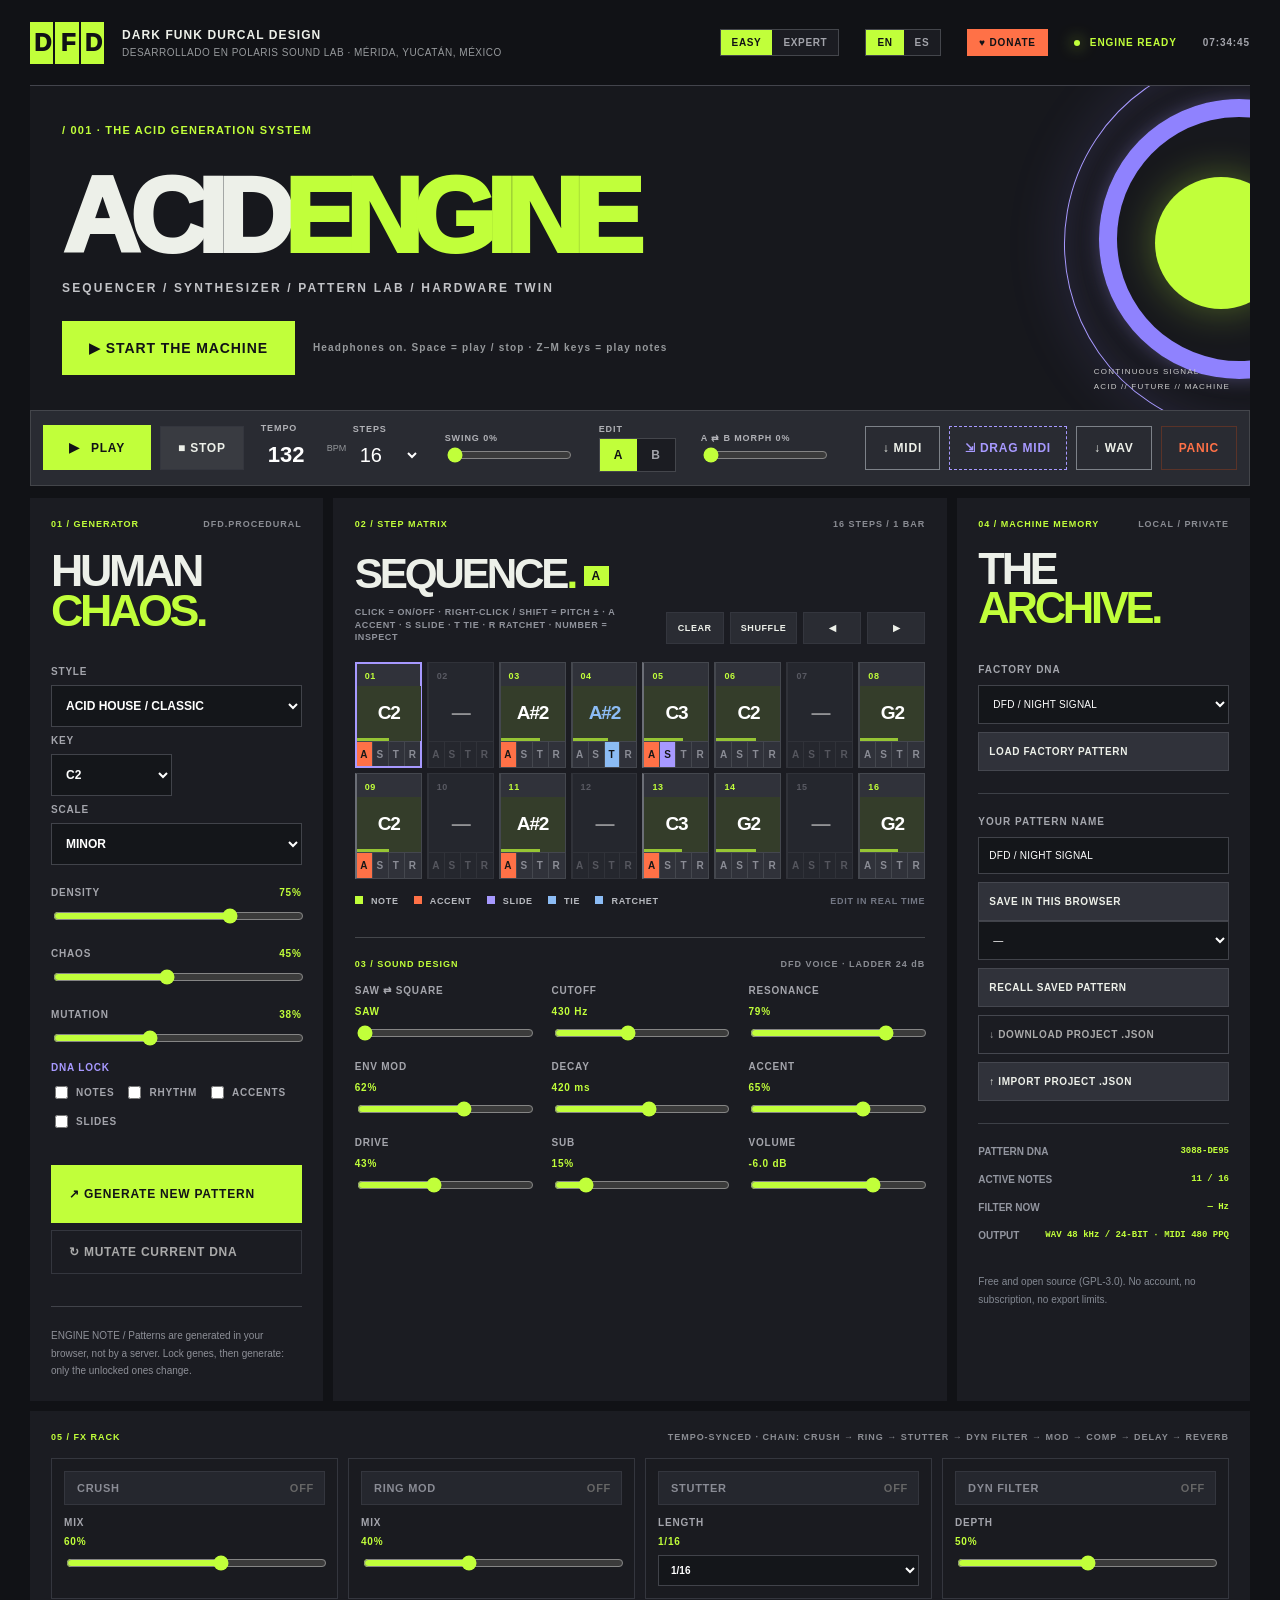
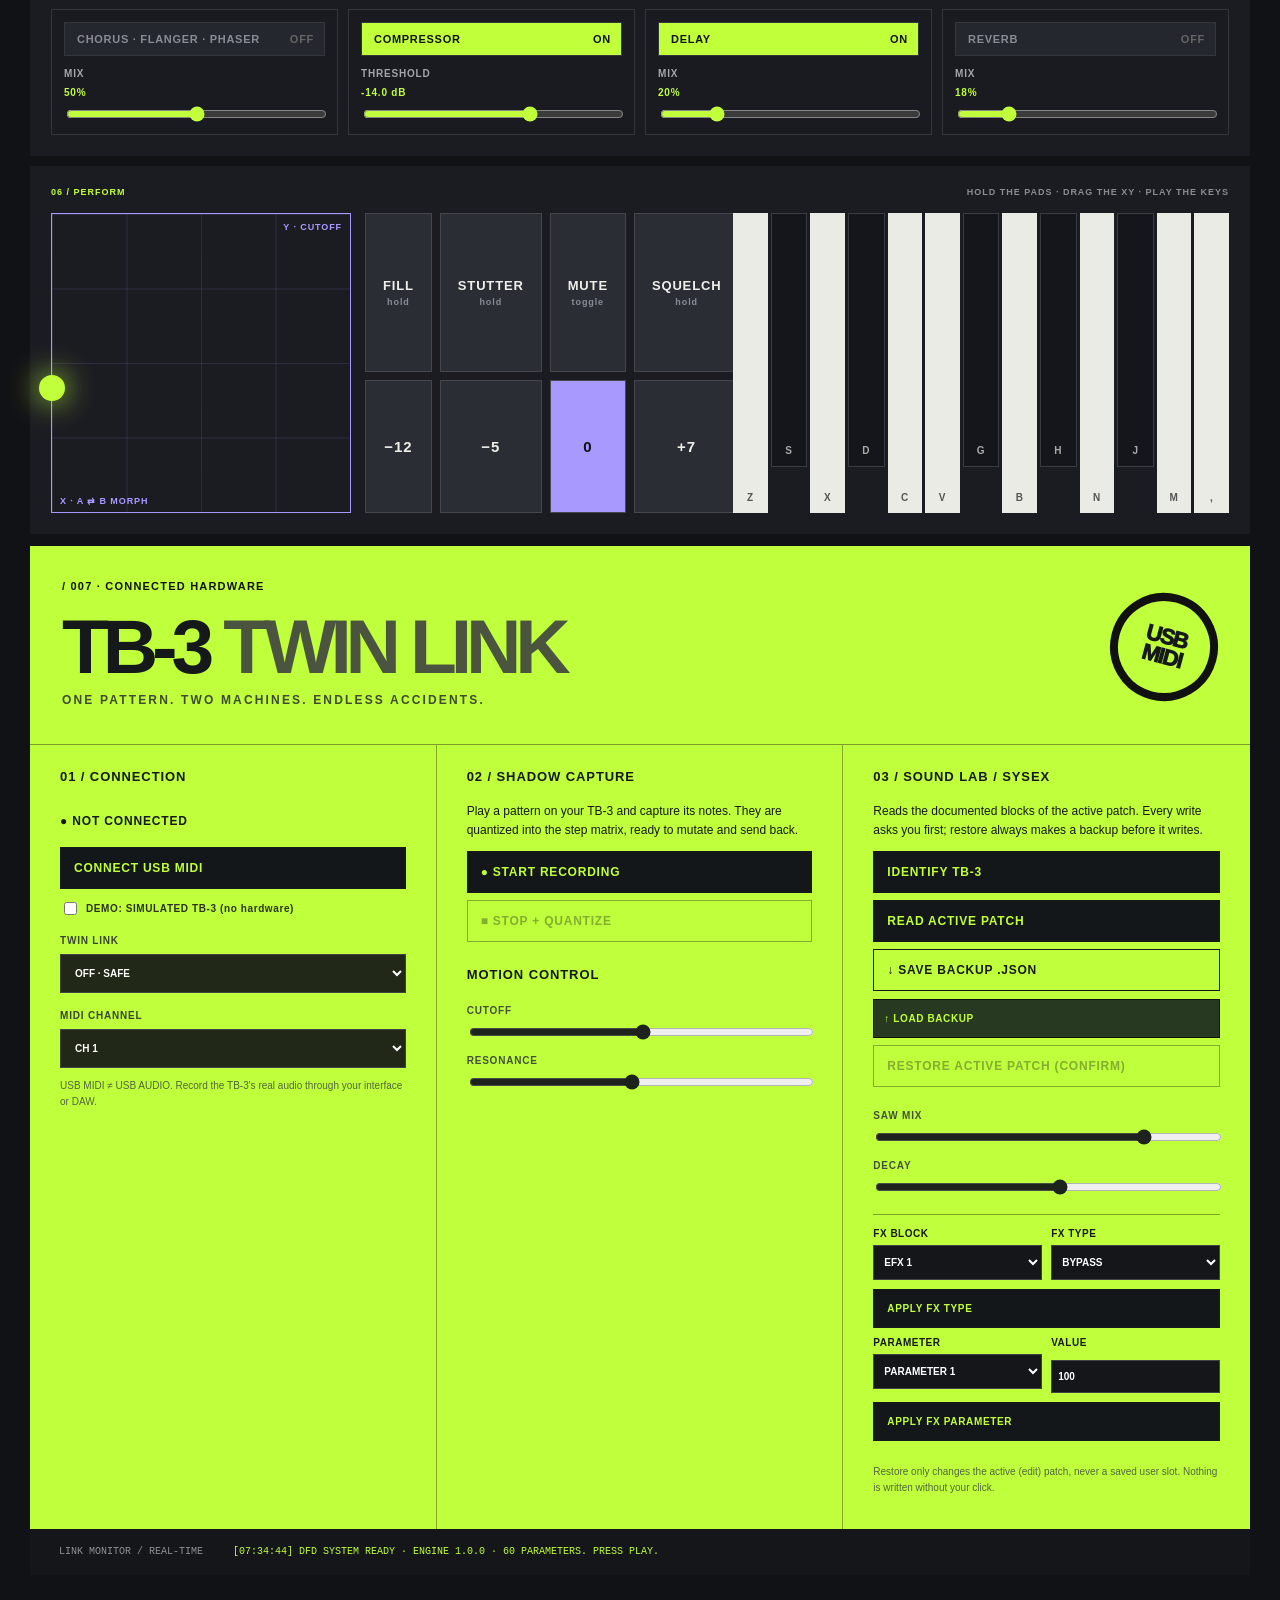
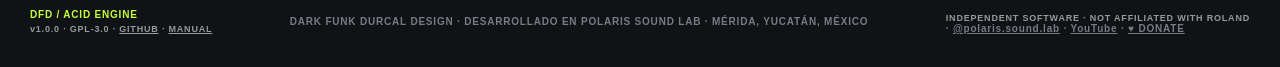
==== commit bcfcc4d1: "Web manual (PDF, EN / ES / both), TB-3 panel translations and contrast, manual links Co-Authored-By:" ====
--- a/web/index.html
+++ b/web/index.html
@@ -65,16 +65,16 @@
 <button class="pad tr" data-tr="-12">−12</button><button class="pad tr" data-tr="-5">−5</button><button class="pad tr on" data-tr="0">0</button><button class="pad tr" data-tr="7">+7</button></div>
 <div class="keys" id="keys"></div></div></section>
 
-<section class="hardware"><div class="hardware-heading"><div><span class="eyebrow">/ 007 · CONNECTED HARDWARE</span><h2>TB-3 <em>TWIN LINK</em></h2><p data-i18n="hwTag">ONE PATTERN. TWO MACHINES. ENDLESS ACCIDENTS.</p></div><span class="tb3-circle">USB<br>MIDI</span></div>
+<section class="hardware"><div class="hardware-heading"><div><span class="eyebrow" data-i18n="hwEyebrow">/ 007 · CONNECTED HARDWARE</span><h2>TB-3 <em>TWIN LINK</em></h2><p data-i18n="hwTag">ONE PATTERN. TWO MACHINES. ENDLESS ACCIDENTS.</p></div><span class="tb3-circle">USB<br>MIDI</span></div>
 <div class="hardware-body"><div class="hw-col"><h3 data-i18n="hwConn">01 / CONNECTION</h3><div class="hw-status" id="midiStatus">● NOT CONNECTED</div><button id="connect" class="primary" data-i18n="connect">CONNECT USB MIDI</button><label class="demo"><input type="checkbox" id="demo"> <b data-i18n="demo">DEMO: SIMULATED TB-3 (no hardware)</b></label>
 <label class="hw-switch">TWIN LINK<select id="hardwareMode"><option value="off">OFF · SAFE</option><option value="virtual">VIRTUAL · TB-3 PLAYS THE WEB SYNTH</option><option value="hardware">HARDWARE · SEQUENCER → TB-3 ONLY</option><option value="twin">TWIN · WEB + TB-3</option></select></label>
-<label class="hw-switch">MIDI CHANNEL<select id="channel"></select></label><p class="hw-note" data-i18n="hwNote">USB MIDI ≠ USB AUDIO. Record the TB-3's real audio through your interface or DAW.</p></div>
-<div class="hw-col"><h3>02 / SHADOW CAPTURE</h3><p data-i18n="capText">Play a pattern on your TB-3 and capture its notes. They are quantized into the step matrix, ready to mutate and send back.</p><button id="capture" class="hw-action" data-i18n="capStart">● START RECORDING</button><button id="captureStop" class="hw-action subtle" disabled data-i18n="capStop">■ STOP + QUANTIZE</button><h3 class="sub-h3">MOTION CONTROL</h3><div class="hw-sliders"><label>CUTOFF <input id="hwCutoff" type="range" min="0" max="127" value="64"></label><label>RESONANCE <input id="hwResonance" type="range" min="0" max="127" value="60"></label></div></div>
+<label class="hw-switch"><span data-i18n="midiCh">MIDI CHANNEL</span><select id="channel"></select></label><p class="hw-note" data-i18n="hwNote">USB MIDI ≠ USB AUDIO. Record the TB-3's real audio through your interface or DAW.</p></div>
+<div class="hw-col"><h3>02 / SHADOW CAPTURE</h3><p data-i18n="capText">Play a pattern on your TB-3 and capture its notes. They are quantized into the step matrix, ready to mutate and send back.</p><button id="capture" class="hw-action" data-i18n="capStart">● START RECORDING</button><button id="captureStop" class="hw-action subtle" disabled data-i18n="capStop">■ STOP + QUANTIZE</button><h3 class="sub-h3" data-i18n="motion">MOTION CONTROL</h3><div class="hw-sliders"><label>CUTOFF <input id="hwCutoff" type="range" min="0" max="127" value="64"></label><label>RESONANCE <input id="hwResonance" type="range" min="0" max="127" value="60"></label></div></div>
 <div class="hw-col"><h3>03 / SOUND LAB / SYSEX</h3><p data-i18n="sysText">Reads the documented blocks of the active patch. Every write asks you first; restore always makes a backup before it writes.</p><button id="identity" class="hw-action" data-i18n="identify">IDENTIFY TB-3</button><button id="readPatch" class="hw-action" data-i18n="readPatch">READ ACTIVE PATCH</button><button id="savePatch" class="hw-action subtle" data-i18n="savePatch">↓ SAVE BACKUP .JSON</button><label class="fileImport hardware-file"><span data-i18n="loadPatch">↑ LOAD BACKUP</span><input id="loadPatchFile" type="file" accept="application/json,.json" hidden></label><button id="restorePatch" class="hw-action subtle" disabled data-i18n="restore">RESTORE ACTIVE PATCH (CONFIRM)</button>
 <div class="hw-sliders"><label>SAW MIX <input id="hwSaw" type="range" min="0" max="127" value="100"></label><label>DECAY <input id="hwDecay" type="range" min="0" max="127" value="68"></label></div>
-<div class="fx-editor"><label>FX BLOCK<select id="fxBlock"><option value="efx1">EFX 1</option><option value="efx2">EFX 2</option></select></label><label>FX TYPE<select id="fxType"></select></label><button id="applyFxType" class="hw-action" data-i18n="applyType">APPLY FX TYPE</button><label>PARAMETER<select id="fxParameter"></select></label><label><span>VALUE</span> <output id="fxRange"></output><input id="fxValue" type="number" min="0" max="255" value="100"></label><button id="applyFxParameter" class="hw-action" data-i18n="applyParam">APPLY FX PARAMETER</button></div>
+<div class="fx-editor"><label>FX BLOCK<select id="fxBlock"><option value="efx1">EFX 1</option><option value="efx2">EFX 2</option></select></label><label>FX TYPE<select id="fxType"></select></label><button id="applyFxType" class="hw-action" data-i18n="applyType">APPLY FX TYPE</button><label><span data-i18n="param">PARAMETER</span><select id="fxParameter"></select></label><label><span data-i18n="value">VALUE</span> <output id="fxRange"></output><input id="fxValue" type="number" min="0" max="255" value="100"></label><button id="applyFxParameter" class="hw-action" data-i18n="applyParam">APPLY FX PARAMETER</button></div>
 <p class="hw-note" data-i18n="restoreNote">Restore only changes the active (edit) patch, never a saved user slot. Nothing is written without your click.</p></div></div>
-<div class="hardware-console"><span>LINK MONITOR / REAL-TIME</span><output id="monitor">DFD SYSTEM READY.</output></div></section>
+<div class="hardware-console"><span data-i18n="monitorL">LINK MONITOR / REAL-TIME</span><output id="monitor">DFD SYSTEM READY.</output></div></section>
 
-<footer><div>DFD / ACID ENGINE <span>v<b id="ver">1.0.0</b> · GPL-3.0 · <a href="https://github.com/drophlex/DFD-ACID-ENGINE">GITHUB</a></span></div><div>DARK FUNK DURCAL DESIGN · DESARROLLADO EN POLARIS SOUND LAB · MÉRIDA, YUCATÁN, MÉXICO</div><div><span data-i18n="notAff">INDEPENDENT SOFTWARE · NOT AFFILIATED WITH ROLAND</span> · <a href="https://www.instagram.com/polaris.sound.lab/">@polaris.sound.lab</a> · <a href="https://www.youtube.com/@PolarisSoundLab">YouTube</a> · <a href="https://www.paypal.com/donate/?business=drophlex%40gmail.com&amp;currency_code=MXN" data-i18n="donate">♥ DONATE</a></div></footer></div>
+<footer><div>DFD / ACID ENGINE <span>v<b id="ver">1.0.0</b> · GPL-3.0 · <a href="https://github.com/drophlex/DFD-ACID-ENGINE">GITHUB</a> · <a id="manLink" href="../manual/DFD-ACID-ENGINE-Web-Manual-EN.pdf" target="_blank">MANUAL</a></span></div><div>DARK FUNK DURCAL DESIGN · DESARROLLADO EN POLARIS SOUND LAB · MÉRIDA, YUCATÁN, MÉXICO</div><div><span data-i18n="notAff">INDEPENDENT SOFTWARE · NOT AFFILIATED WITH ROLAND</span> · <a href="https://www.instagram.com/polaris.sound.lab/">@polaris.sound.lab</a> · <a href="https://www.youtube.com/@PolarisSoundLab">YouTube</a> · <a href="https://www.paypal.com/donate/?business=drophlex%40gmail.com&amp;currency_code=MXN" data-i18n="donate">♥ DONATE</a></div></footer></div>
 <script type="module" src="main.js"></script></body></html>
--- a/web/styles.css
+++ b/web/styles.css
@@ -48,3 +48,4 @@
 @media(max-width:760px){.fx-cards{grid-template-columns:1fr}.perf-body{grid-template-columns:1fr}.mast{flex-wrap:wrap}.mast-right{display:flex;flex-wrap:wrap;gap:8px}.mast-right #clock,.mast-right .online{display:none}.insp-grid{grid-template-columns:1fr 1fr}.pads{grid-template-columns:repeat(4,1fr)}}
 
 .donate{background:var(--orange);color:var(--ink);text-decoration:none;padding:8px 12px;font-weight:850;letter-spacing:.08em}.donate:hover{background:#ff9472}
+.hardware .subtle{color:#16191a!important;border-color:#16191a!important}.hardware .subtle:disabled{opacity:.35}.hardware .demo{color:#2b3320;font-weight:700}
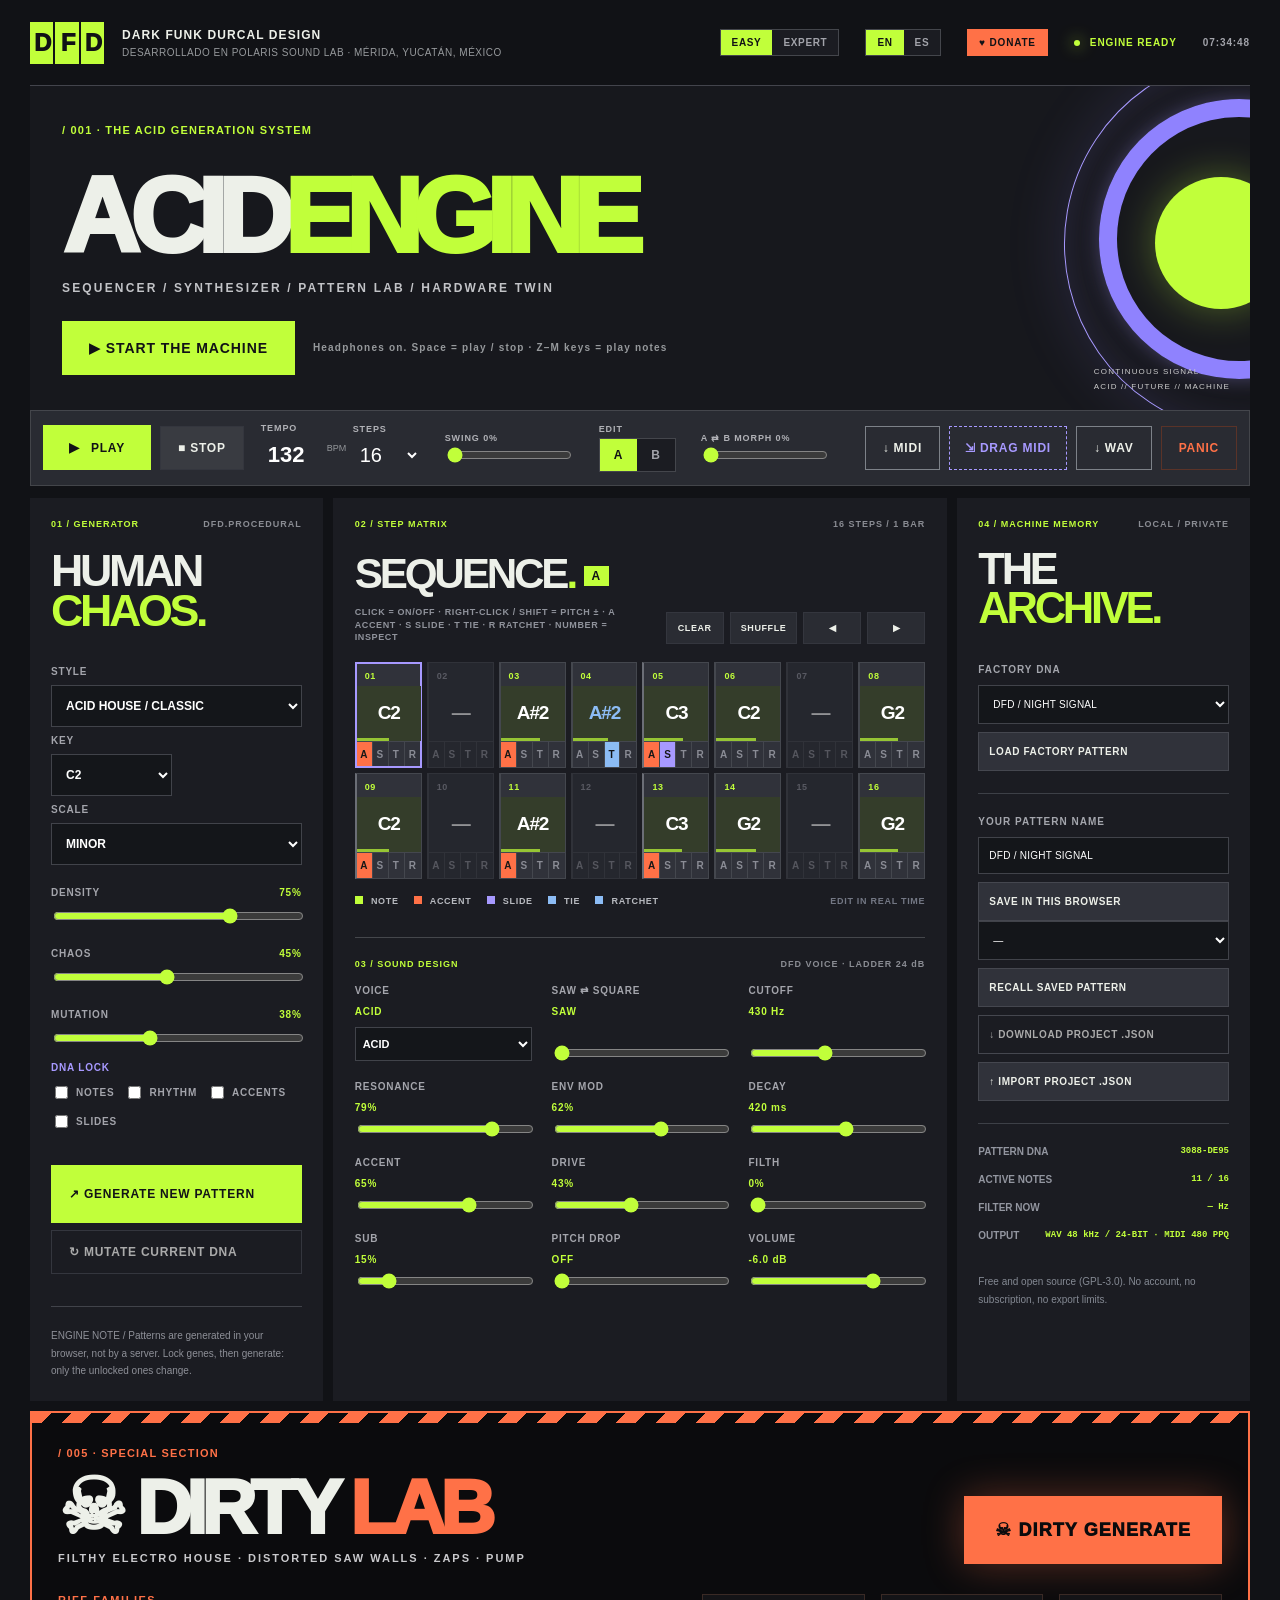
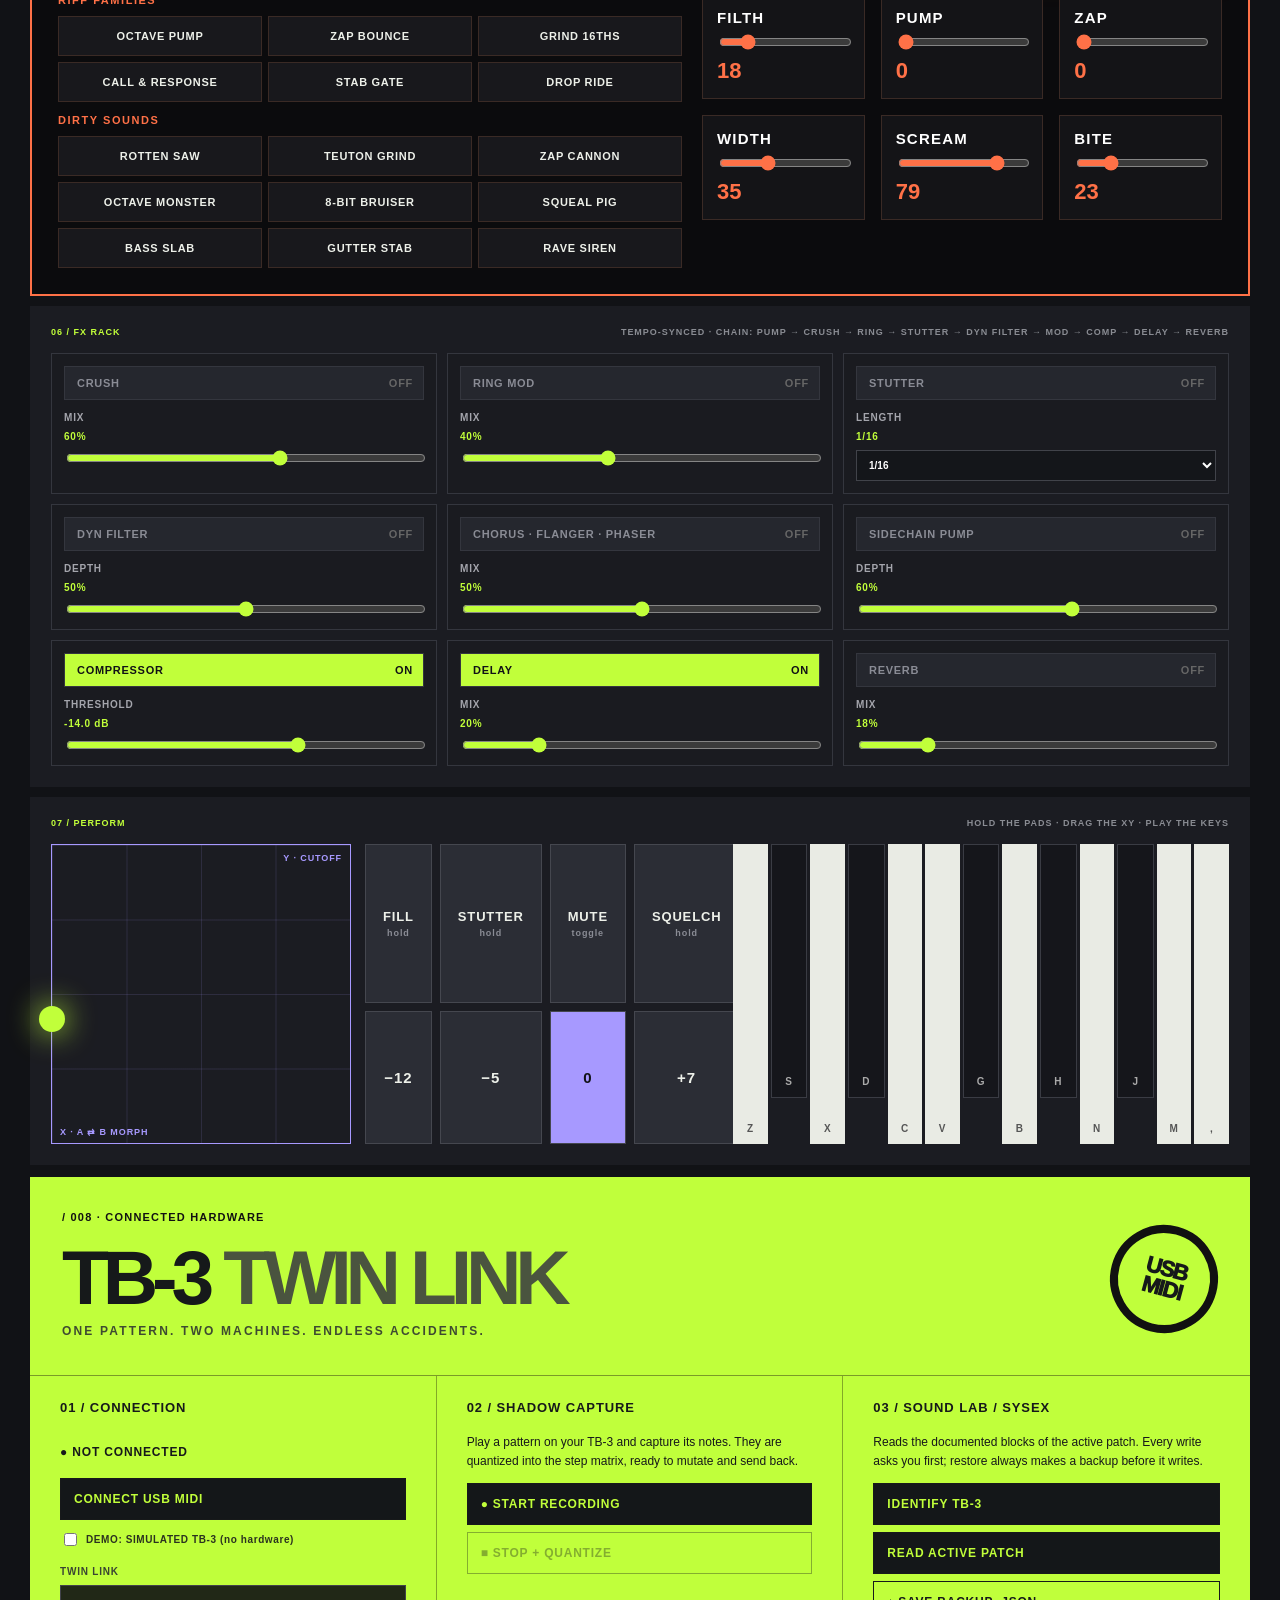
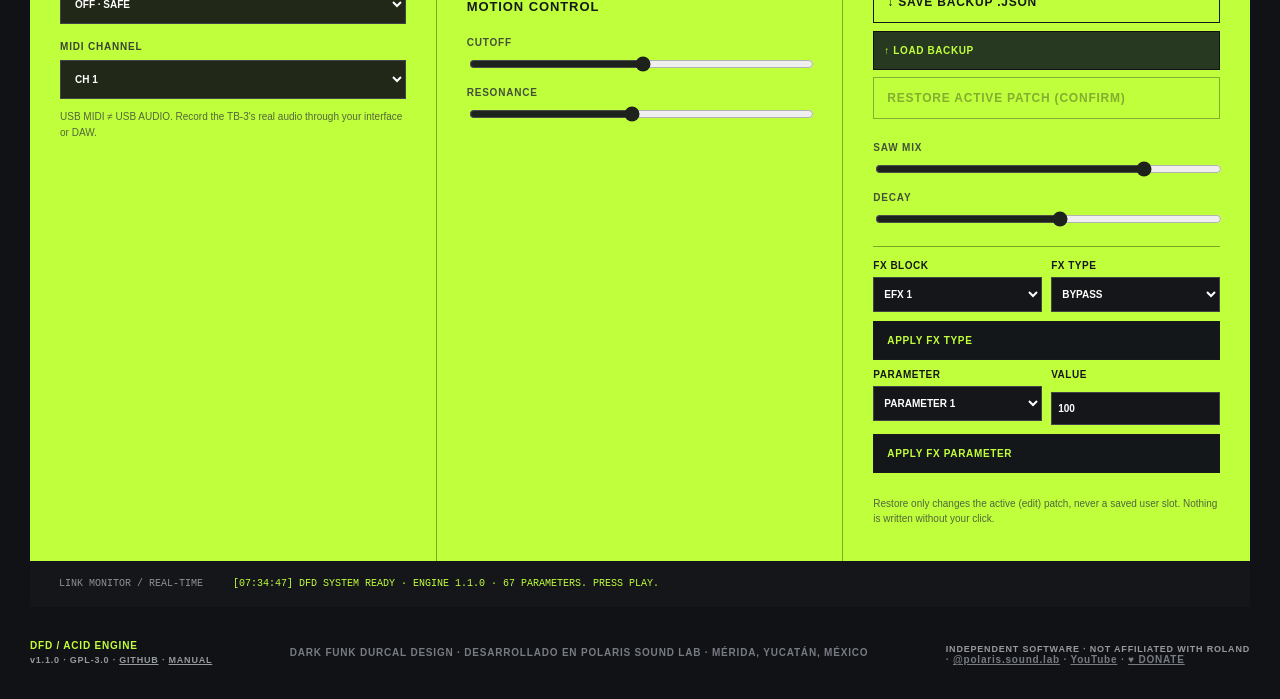
==== commit 3acba5fd: "1.1.0 DIRTY: DIRTY and FIDGET voices, pitch drop, filth, sidechain pump, DIRTY LAB section, electro " ====
--- a/web/index.html
+++ b/web/index.html
@@ -57,15 +57,18 @@
 <div class="divider"></div><label class="block-label" for="customName" data-i18n="yourName">YOUR PATTERN NAME</label><input id="customName" type="text" maxlength="48" value="DFD / NEW EXPERIMENT"><button id="savePattern" class="slim" data-i18n="saveLocal">SAVE IN THIS BROWSER</button><select id="savedPatterns" class="archive-select"><option value="">—</option></select><button id="loadSaved" class="slim" data-i18n="recall">RECALL SAVED PATTERN</button><button id="exportProject" class="slim subtle" data-i18n="exportProject">↓ DOWNLOAD PROJECT .JSON</button><label class="fileImport"><span data-i18n="importProject">↑ IMPORT PROJECT .JSON</span><input id="importProject" type="file" accept="application/json,.json" hidden></label>
 <div class="divider"></div><div class="metric">PATTERN DNA<code id="dna">0000-0000</code></div><div class="metric"><span data-i18n="activeNotes">ACTIVE NOTES</span><code id="activeNotes">00 / 16</code></div><div class="metric"><span data-i18n="filterNow">FILTER NOW</span><code id="fNow">— Hz</code></div><div class="metric">OUTPUT<code>WAV 48 kHz / 24-BIT · MIDI 480 PPQ</code></div><p class="small-print" data-i18n="free">Free and open source (GPL-3.0). No account, no subscription, no export limits.</p></aside></main>
 
-<section class="panel fxrack"><div class="section-heading"><span data-i18n="fxHead">05 / FX RACK</span><span data-i18n="fxSub">TEMPO-SYNCED · CHAIN: CRUSH → RING → STUTTER → DYN FILTER → MOD → COMP → DELAY → REVERB</span></div><div id="fxCards" class="fx-cards"></div></section>
+<section class="dirty" id="dirtyLab"><div class="dirty-head"><div><span class="eyebrow" data-i18n="labEyebrow">/ 005 · SPECIAL SECTION</span><h2>☠ DIRTY <em>LAB</em></h2><p data-i18n="labTag">FILTHY ELECTRO HOUSE · DISTORTED SAW WALLS · ZAPS · PUMP</p></div><button id="dirtyGo" class="dirty-go" data-i18n="dirtyGo">☠ DIRTY GENERATE</button></div>
+<div class="dirty-body"><div class="dirty-col"><h3 data-i18n="labRiffs">RIFF FAMILIES</h3><div class="dirty-btns" id="dirtyRiffs"></div><h3 data-i18n="labSounds">DIRTY SOUNDS</h3><div class="dirty-btns" id="dirtySounds"></div></div>
+<div class="dirty-col macros" id="dirtyMacros"></div></div></section>
+<section class="panel fxrack"><div class="section-heading"><span data-i18n="fxHead">06 / FX RACK</span><span data-i18n="fxSub">TEMPO-SYNCED · CHAIN: PUMP → CRUSH → RING → STUTTER → DYN FILTER → MOD → COMP → DELAY → REVERB</span></div><div id="fxCards" class="fx-cards"></div></section>
 
-<section class="panel perform"><div class="section-heading"><span data-i18n="perfHead">06 / PERFORM</span><span data-i18n="perfSub">HOLD THE PADS · DRAG THE XY · PLAY THE KEYS</span></div>
+<section class="panel perform"><div class="section-heading"><span data-i18n="perfHead">07 / PERFORM</span><span data-i18n="perfSub">HOLD THE PADS · DRAG THE XY · PLAY THE KEYS</span></div>
 <div class="perf-body"><div class="xy" id="xy"><div class="xy-dot" id="xyDot"></div><span class="xy-x">X · A ⇄ B MORPH</span><span class="xy-y">Y · CUTOFF</span></div>
 <div class="pads"><button class="pad" data-pad="fill" data-i18n="padFill">FILL<small>hold</small></button><button class="pad" data-pad="stut" data-i18n="padStut">STUTTER<small>hold</small></button><button class="pad" data-pad="mute" data-i18n="padMute">MUTE<small>toggle</small></button><button class="pad" data-pad="acid" data-i18n="padAcid">SQUELCH<small>hold</small></button>
 <button class="pad tr" data-tr="-12">−12</button><button class="pad tr" data-tr="-5">−5</button><button class="pad tr on" data-tr="0">0</button><button class="pad tr" data-tr="7">+7</button></div>
 <div class="keys" id="keys"></div></div></section>
 
-<section class="hardware"><div class="hardware-heading"><div><span class="eyebrow" data-i18n="hwEyebrow">/ 007 · CONNECTED HARDWARE</span><h2>TB-3 <em>TWIN LINK</em></h2><p data-i18n="hwTag">ONE PATTERN. TWO MACHINES. ENDLESS ACCIDENTS.</p></div><span class="tb3-circle">USB<br>MIDI</span></div>
+<section class="hardware"><div class="hardware-heading"><div><span class="eyebrow" data-i18n="hwEyebrow">/ 008 · CONNECTED HARDWARE</span><h2>TB-3 <em>TWIN LINK</em></h2><p data-i18n="hwTag">ONE PATTERN. TWO MACHINES. ENDLESS ACCIDENTS.</p></div><span class="tb3-circle">USB<br>MIDI</span></div>
 <div class="hardware-body"><div class="hw-col"><h3 data-i18n="hwConn">01 / CONNECTION</h3><div class="hw-status" id="midiStatus">● NOT CONNECTED</div><button id="connect" class="primary" data-i18n="connect">CONNECT USB MIDI</button><label class="demo"><input type="checkbox" id="demo"> <b data-i18n="demo">DEMO: SIMULATED TB-3 (no hardware)</b></label>
 <label class="hw-switch">TWIN LINK<select id="hardwareMode"><option value="off">OFF · SAFE</option><option value="virtual">VIRTUAL · TB-3 PLAYS THE WEB SYNTH</option><option value="hardware">HARDWARE · SEQUENCER → TB-3 ONLY</option><option value="twin">TWIN · WEB + TB-3</option></select></label>
 <label class="hw-switch"><span data-i18n="midiCh">MIDI CHANNEL</span><select id="channel"></select></label><p class="hw-note" data-i18n="hwNote">USB MIDI ≠ USB AUDIO. Record the TB-3's real audio through your interface or DAW.</p></div>
--- a/web/styles.css
+++ b/web/styles.css
@@ -31,7 +31,7 @@
 .seedrow{display:flex;gap:8px;align-items:center;font-size:10px;font-weight:800;letter-spacing:.08em;color:#a4a5ac;margin-top:10px}.seedrow input{width:100px}
 .generator-fields.two{grid-template-columns:1fr 1fr}.gen-expert{border-top:1px dashed #3c3e45;margin-top:10px;padding-top:6px}
 .fxrack,.perform{margin-top:10px}
-.fx-cards{display:grid;grid-template-columns:repeat(4,minmax(0,1fr));gap:10px;margin-top:16px}
+.fx-cards{display:grid;grid-template-columns:repeat(3,minmax(0,1fr));gap:10px;margin-top:16px}
 .fx-card{background:#1a1b20;border:1px solid #34363e;padding:12px;display:flex;flex-direction:column;gap:12px}
 .fx-card label{font-size:10px;font-weight:790;letter-spacing:.08em;color:#a4a5ac;display:flex;flex-direction:column;gap:8px}.fx-card select{padding:8px}
 .fx-on{text-align:left;width:100%;padding:10px 12px;font-size:11px;background:#25272e;color:#8a8c95;position:relative}.fx-on::after{content:'OFF';position:absolute;right:10px;color:#666}.fx-on.on{background:var(--acid);color:var(--ink)}.fx-on.on::after{content:'ON';color:var(--ink)}
@@ -49,3 +49,17 @@
 
 .donate{background:var(--orange);color:var(--ink);text-decoration:none;padding:8px 12px;font-weight:850;letter-spacing:.08em}.donate:hover{background:#ff9472}
 .hardware .subtle{color:#16191a!important;border-color:#16191a!important}.hardware .subtle:disabled{opacity:.35}.hardware .demo{color:#2b3320;font-weight:700}
+
+/* DIRTY LAB · hazard orange on black */
+.dirty{margin-top:10px;background:#0b0b0d;border:2px solid var(--orange);position:relative;overflow:hidden}
+.dirty:before{content:'';position:absolute;left:0;right:0;top:0;height:10px;background:repeating-linear-gradient(135deg,var(--orange) 0 14px,#0b0b0d 14px 28px)}
+.dirty-head{display:flex;justify-content:space-between;align-items:flex-end;gap:20px;padding:30px 26px 18px;flex-wrap:wrap}
+.dirty-head .eyebrow{color:var(--orange)}.dirty-head h2{font-size:clamp(44px,6vw,92px);font-weight:950;letter-spacing:-.08em;line-height:.9;margin:12px 0 10px}.dirty-head h2 em{font-style:normal;color:var(--orange)}
+.dirty-head p{font-size:11px;letter-spacing:.18em;font-weight:760;color:#c9c9cc;margin:0}
+.dirty-go{background:var(--orange);color:#0b0b0d;border-color:var(--orange);font-size:18px;font-weight:950;padding:22px 30px;letter-spacing:.06em;box-shadow:0 0 40px #ff714755}.dirty-go:hover:not(:disabled){background:#ff9472}
+.dirty-body{display:grid;grid-template-columns:1.2fr 1fr;gap:20px;padding:0 26px 26px}
+.dirty-col h3{font-size:11px;letter-spacing:.14em;color:var(--orange);margin:12px 0 10px}
+.dirty-btns{display:grid;grid-template-columns:repeat(3,minmax(0,1fr));gap:6px}.dirty-btns button{background:#18181c;border-color:#3a2a25;font-size:11px;padding:13px 8px}.dirty-btns button.on{background:var(--orange);color:#0b0b0d}
+.macros{display:grid;grid-template-columns:repeat(3,minmax(0,1fr));gap:16px;align-content:start;padding-top:12px}
+.macro{display:flex;flex-direction:column;gap:8px;background:#141417;border:1px solid #3a2a25;padding:14px}.macro b{font-size:15px;letter-spacing:.08em;color:#fff}.macro input{accent-color:var(--orange)}.macro output{font:800 22px var(--helv);color:var(--orange)}
+@media(max-width:1000px){.dirty-body{grid-template-columns:1fr}.dirty-btns{grid-template-columns:repeat(2,minmax(0,1fr))}}
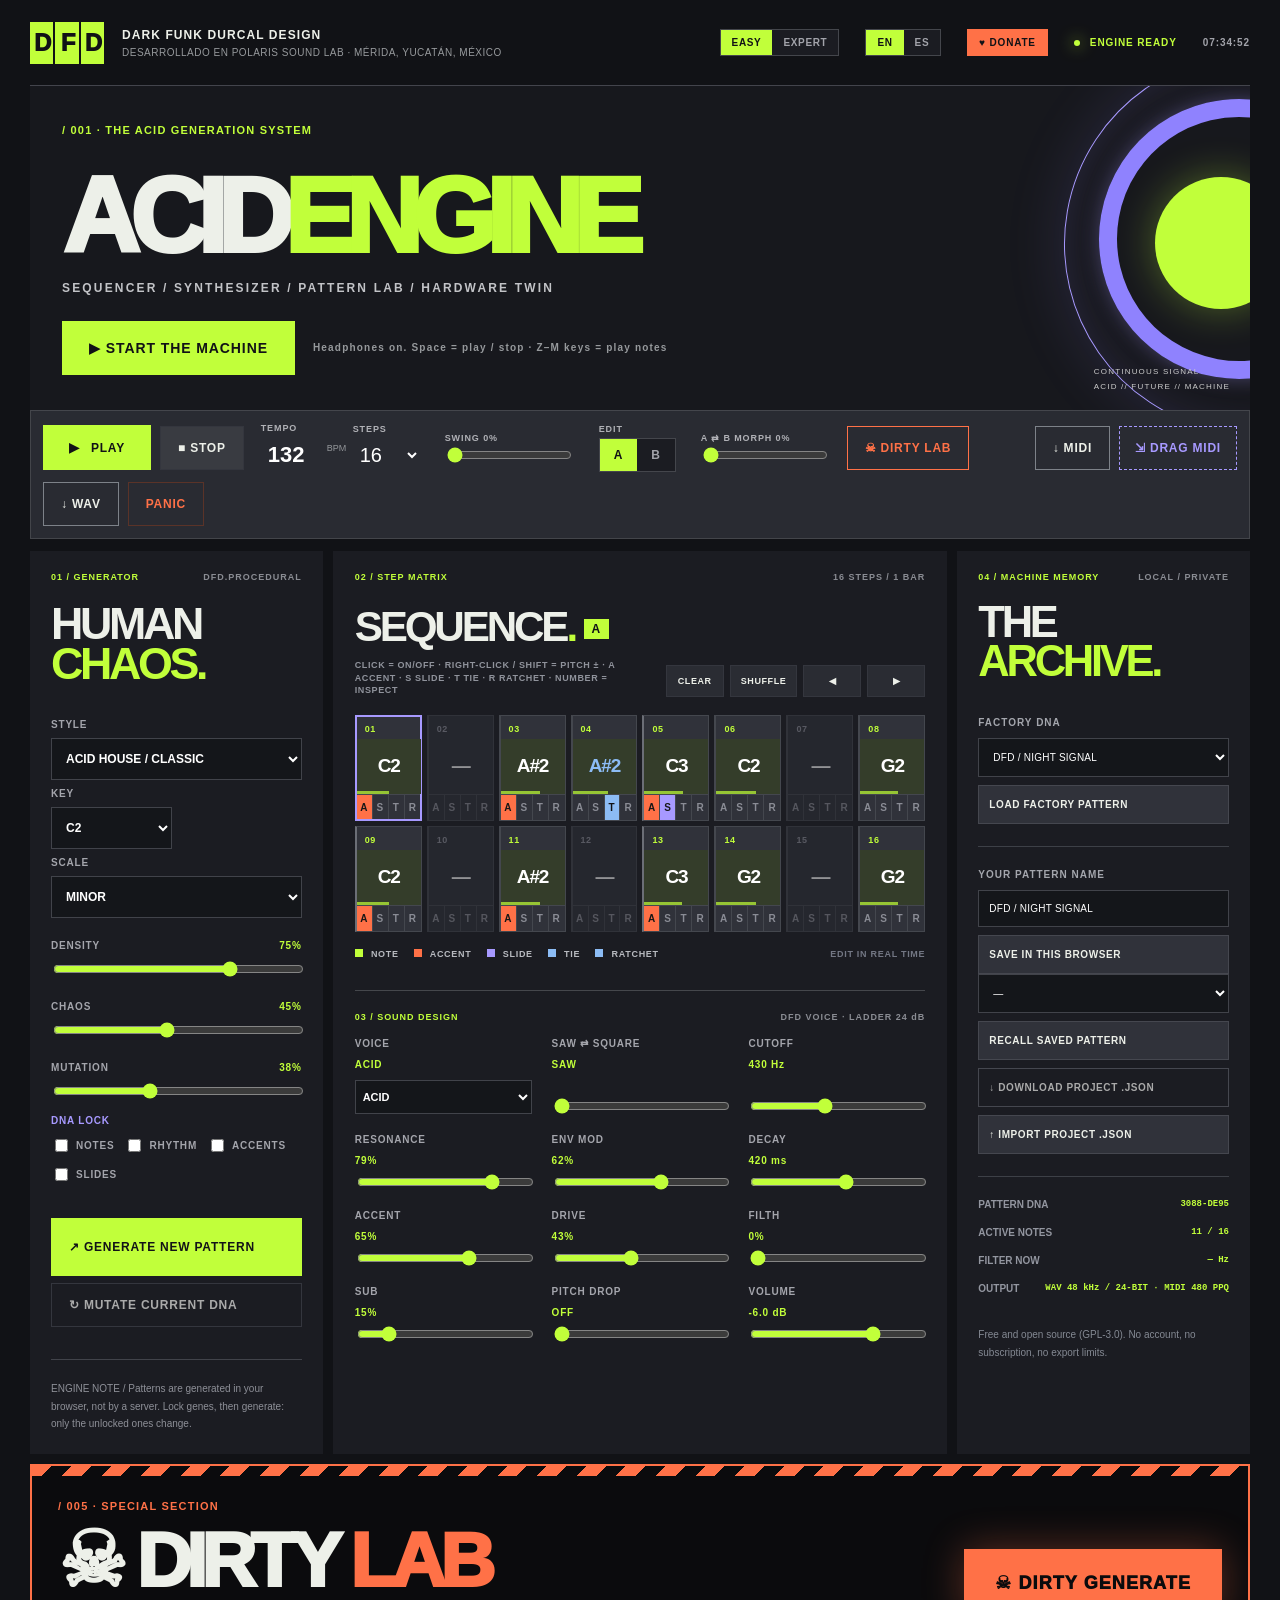
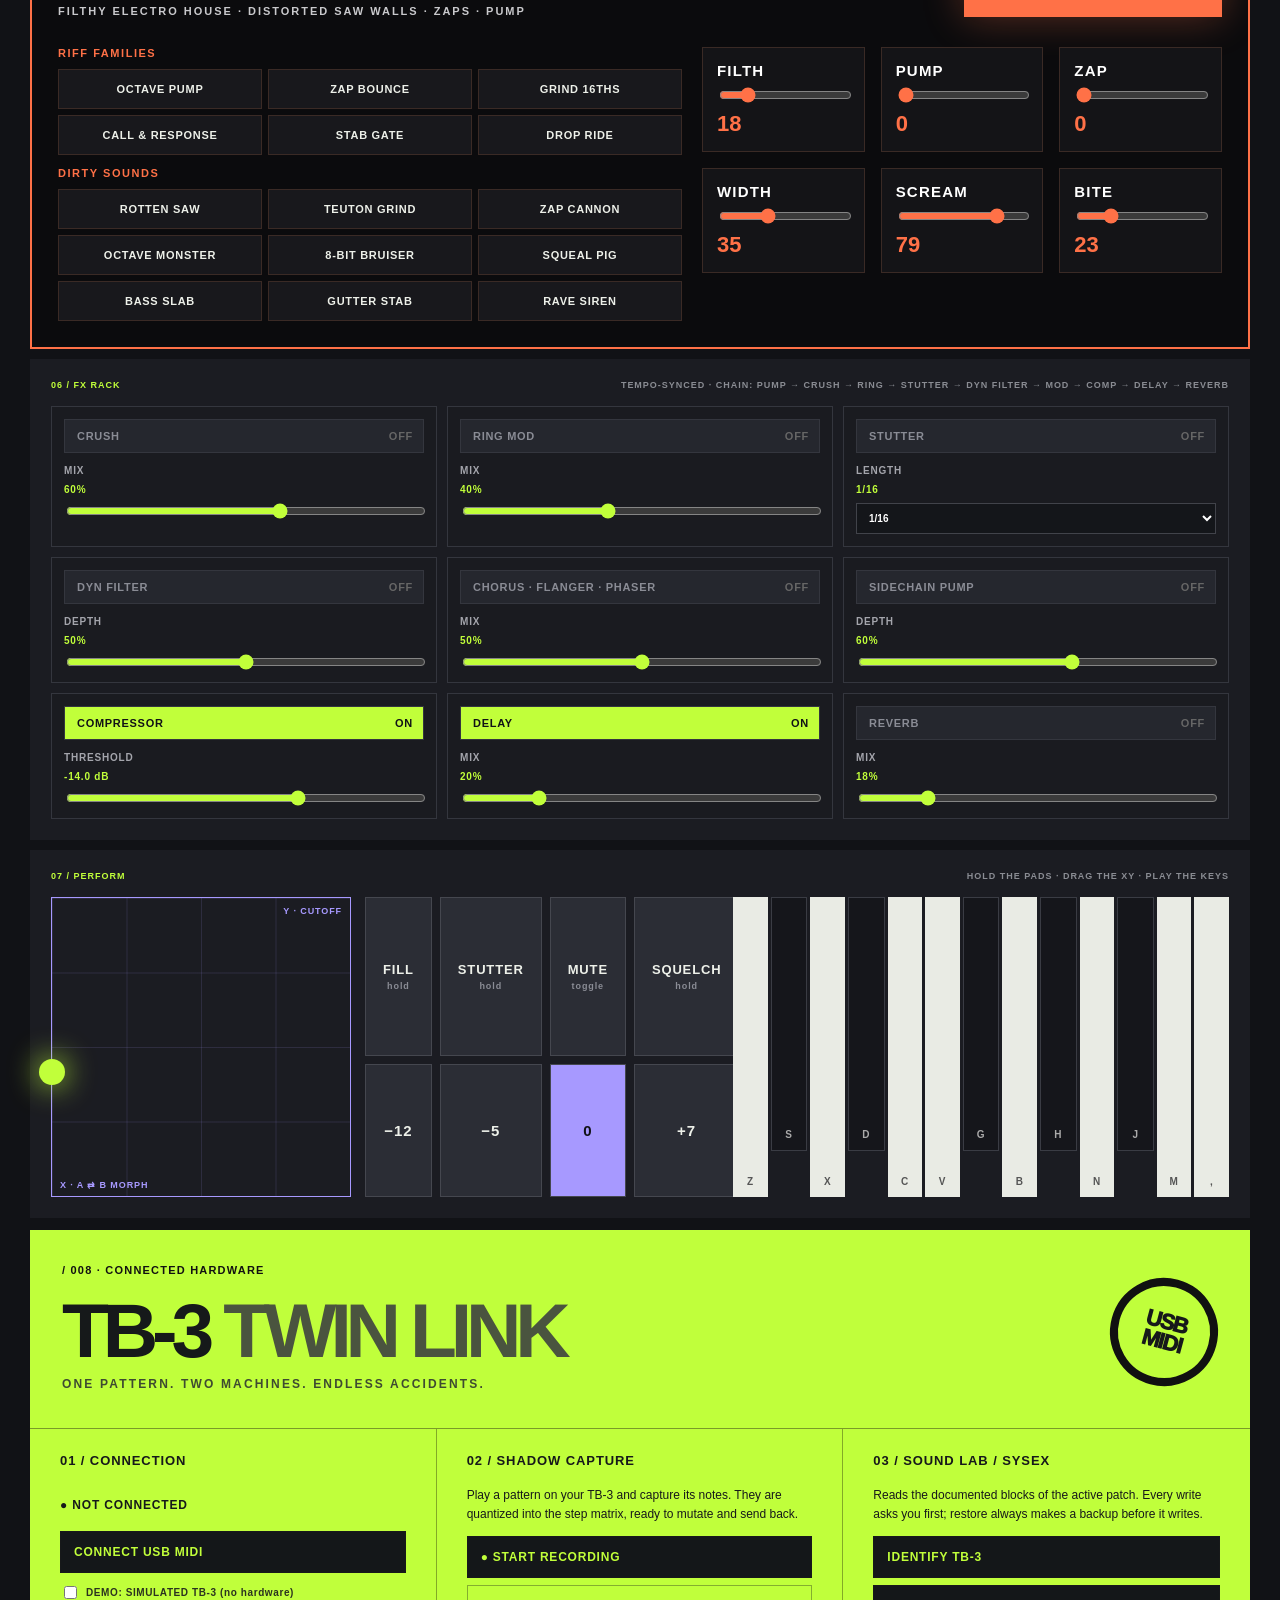
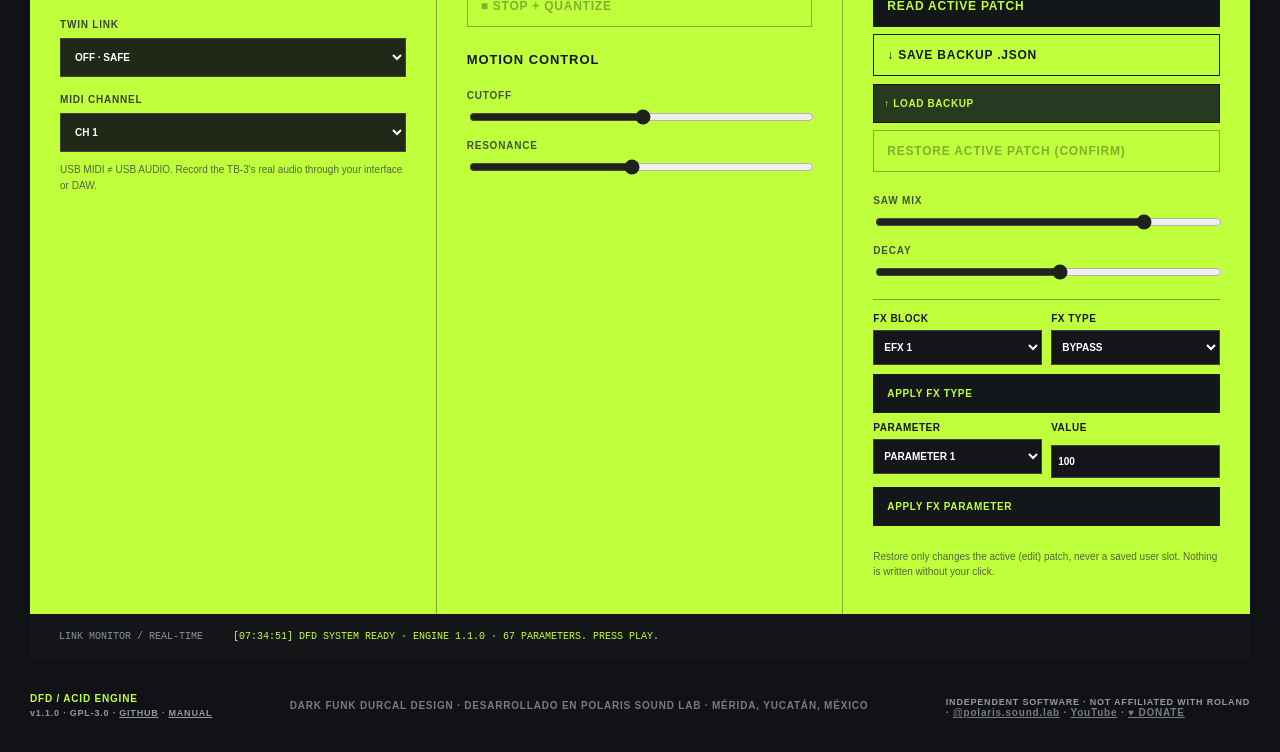
==== commit e570c82a: "Plug-in VST3 / AU / app on the shared engine: web view UI, host sync, MIDI in and out, state, drag M" ====
--- a/web/index.html
+++ b/web/index.html
@@ -19,7 +19,7 @@
 <div class="tool-field ab"><label data-i18n="editing">EDIT</label><div class="seg"><button id="editA" class="on">A</button><button id="editB">B</button></div></div>
 <div class="tool-field"><label for="morph"><span>A ⇄ B MORPH</span> <output id="morphOut">0%</output></label><input id="morph" type="range" min="0" max="100" value="0"></div>
 <div class="tool-field x-only"><label for="quality" data-i18n="quality">QUALITY</label><select id="quality"><option value="0">ECO 1×</option><option value="1" selected>HQ 2×</option><option value="2">ULTRA 4×</option></select></div>
-<span class="toolbar-spacer"></span>
+<button id="goLab" class="outline lab-jump">☠ DIRTY LAB</button><span class="toolbar-spacer"></span>
 <button id="exportMidi" class="outline" data-i18n="exportMidi">↓ MIDI</button><span id="dragMidi" class="outline drag" draggable="true" title="Drag into Ableton / your DAW" data-i18n="dragMidi">⇲ DRAG MIDI</span><button id="exportWav" class="outline" data-i18n="exportWav">↓ WAV</button><button id="exportStems" class="outline x-only" data-i18n="exportStems">↓ STEMS</button><button id="panic" class="outline warn" data-i18n="panic">PANIC</button></div>
 
 <main class="workbench"><aside class="panel generator"><div class="section-heading"><span data-i18n="genHead">01 / GENERATOR</span><span>DFD.PROCEDURAL</span></div><h2 data-i18n-html="genTitle">HUMAN<br><em>CHAOS.</em></h2>
--- a/web/styles.css
+++ b/web/styles.css
@@ -63,3 +63,5 @@
 .macros{display:grid;grid-template-columns:repeat(3,minmax(0,1fr));gap:16px;align-content:start;padding-top:12px}
 .macro{display:flex;flex-direction:column;gap:8px;background:#141417;border:1px solid #3a2a25;padding:14px}.macro b{font-size:15px;letter-spacing:.08em;color:#fff}.macro input{accent-color:var(--orange)}.macro output{font:800 22px var(--helv);color:var(--orange)}
 @media(max-width:1000px){.dirty-body{grid-template-columns:1fr}.dirty-btns{grid-template-columns:repeat(2,minmax(0,1fr))}}
+body.plugin .hardware,body.plugin .hero,body.plugin #langEN~x{display:none}body.plugin .mast{min-height:60px}
+.lab-jump{color:var(--orange);border-color:var(--orange)}.lab-jump:hover{background:var(--orange)!important;color:#0b0b0d!important}
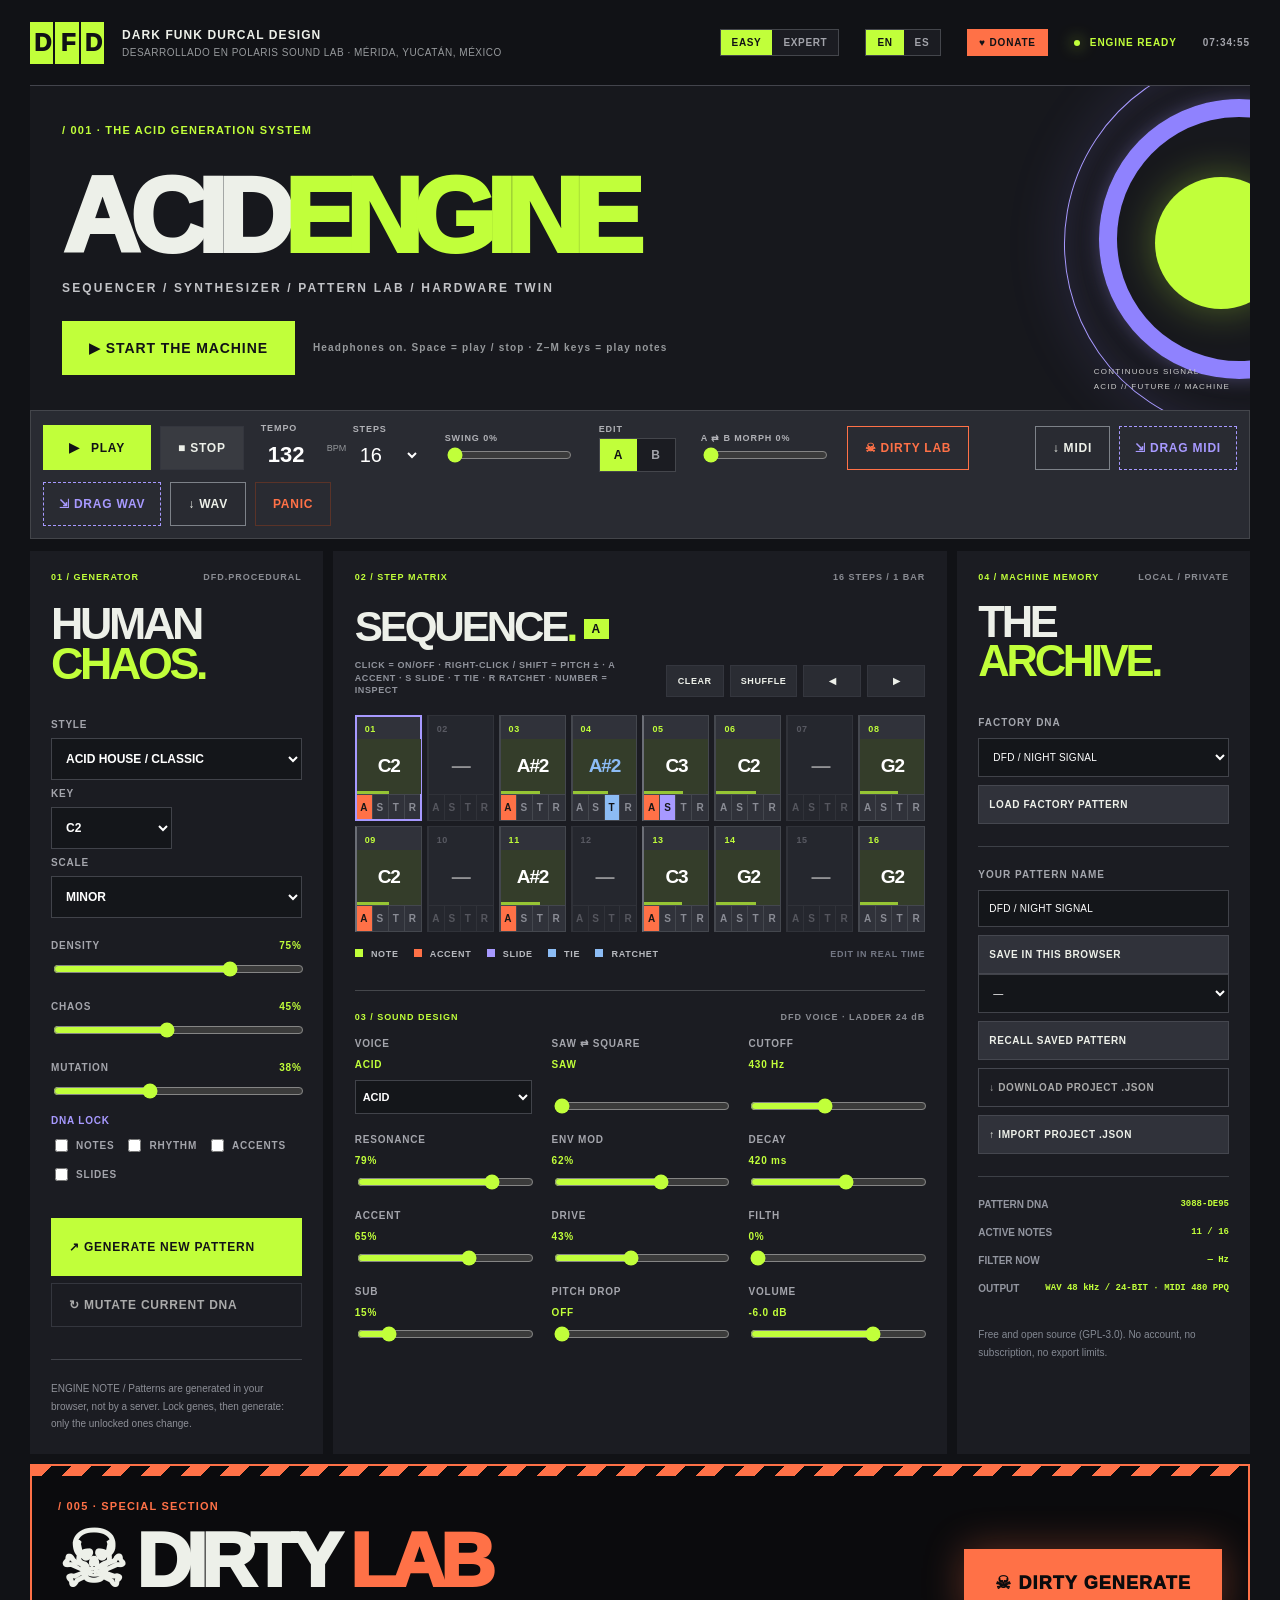
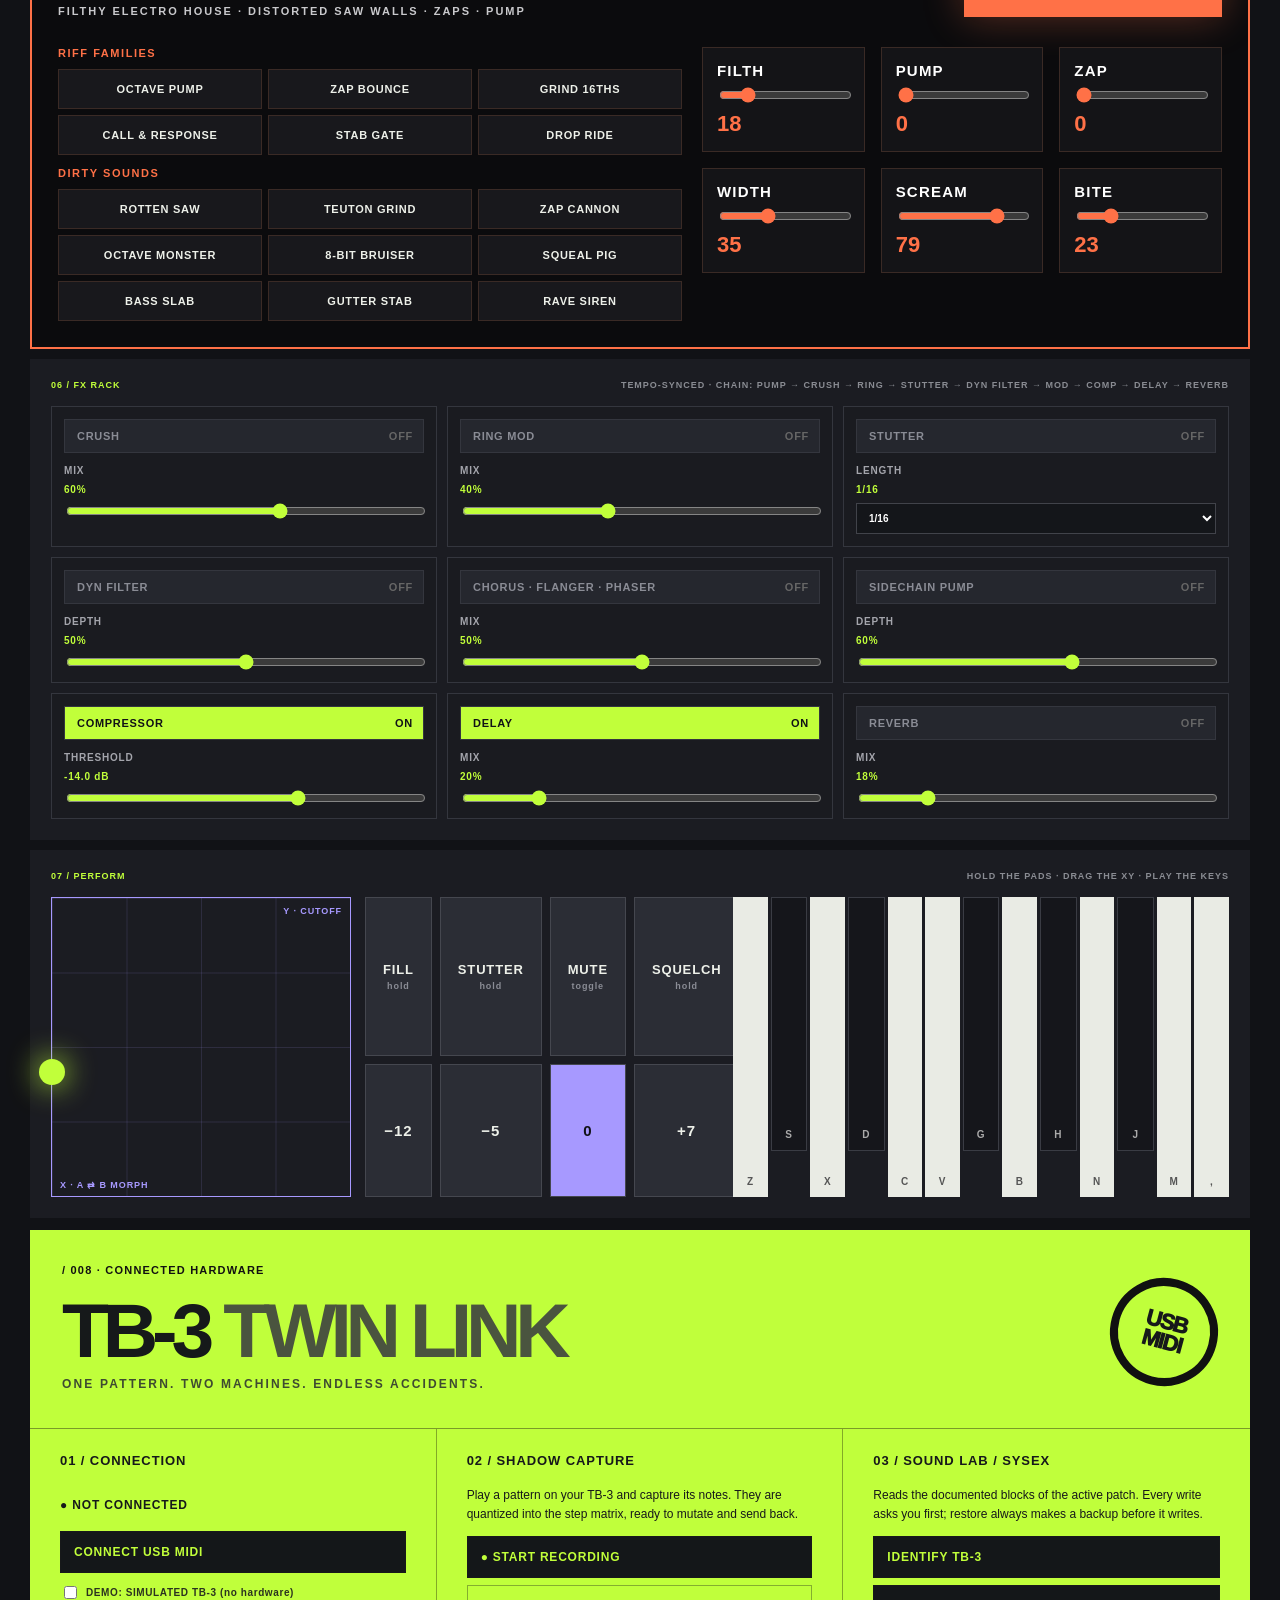
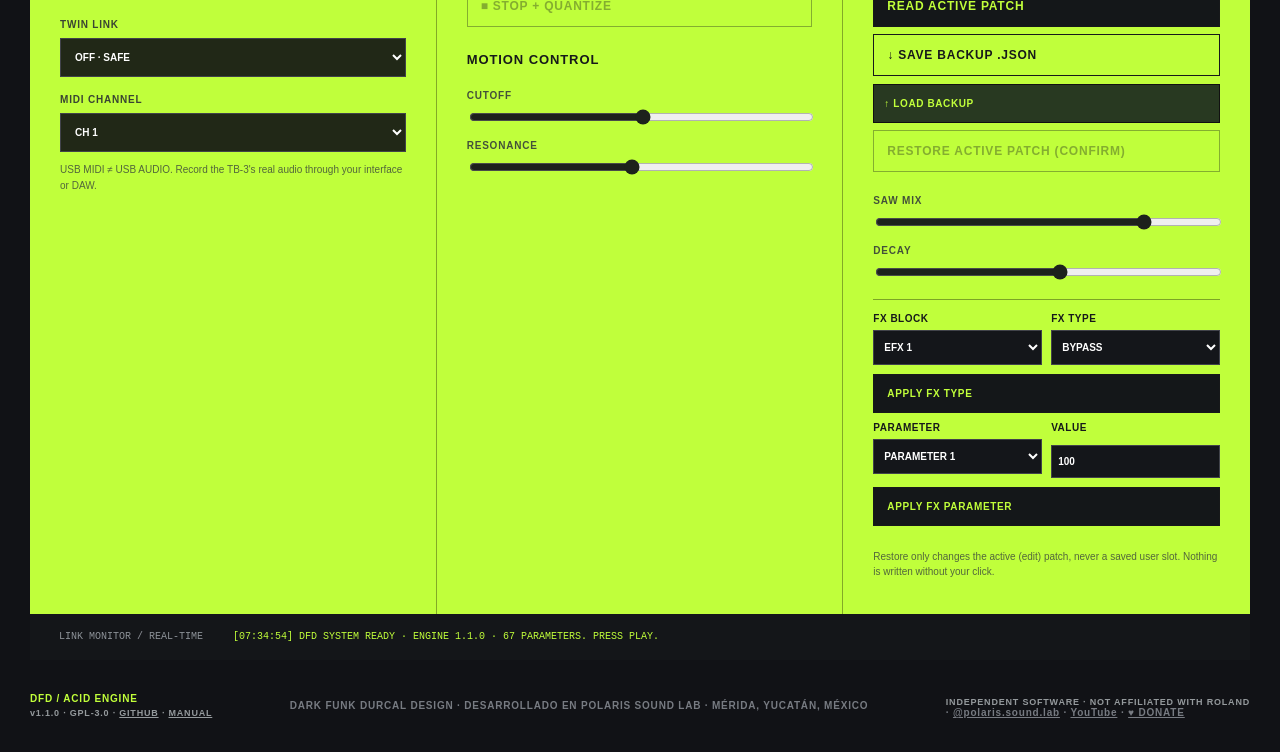
==== commit fd315cee: "DFD ACID ENGINE: XO-style transport, WAV drag-out, MIDI drop-in - PLAY/STOP are the engine's own and" ====
--- a/web/index.html
+++ b/web/index.html
@@ -20,7 +20,7 @@
 <div class="tool-field"><label for="morph"><span>A ⇄ B MORPH</span> <output id="morphOut">0%</output></label><input id="morph" type="range" min="0" max="100" value="0"></div>
 <div class="tool-field x-only"><label for="quality" data-i18n="quality">QUALITY</label><select id="quality"><option value="0">ECO 1×</option><option value="1" selected>HQ 2×</option><option value="2">ULTRA 4×</option></select></div>
 <button id="goLab" class="outline lab-jump">☠ DIRTY LAB</button><span class="toolbar-spacer"></span>
-<button id="exportMidi" class="outline" data-i18n="exportMidi">↓ MIDI</button><span id="dragMidi" class="outline drag" draggable="true" title="Drag into Ableton / your DAW" data-i18n="dragMidi">⇲ DRAG MIDI</span><button id="exportWav" class="outline" data-i18n="exportWav">↓ WAV</button><button id="exportStems" class="outline x-only" data-i18n="exportStems">↓ STEMS</button><button id="panic" class="outline warn" data-i18n="panic">PANIC</button></div>
+<button id="exportMidi" class="outline" data-i18n="exportMidi">↓ MIDI</button><span id="dragMidi" class="outline drag" draggable="true" title="Drag into Ableton / your DAW" data-i18n="dragMidi">⇲ DRAG MIDI</span><button id="dragWav" class="outline drag" title="Drag the loop as audio into Ableton / your DAW" data-i18n="dragWav">⇲ DRAG WAV</button><button id="exportWav" class="outline" data-i18n="exportWav">↓ WAV</button><button id="exportStems" class="outline x-only" data-i18n="exportStems">↓ STEMS</button><button id="panic" class="outline warn" data-i18n="panic">PANIC</button></div>
 
 <main class="workbench"><aside class="panel generator"><div class="section-heading"><span data-i18n="genHead">01 / GENERATOR</span><span>DFD.PROCEDURAL</span></div><h2 data-i18n-html="genTitle">HUMAN<br><em>CHAOS.</em></h2>
 <div class="generator-fields"><label><span data-i18n="archetype">STYLE</span><select id="mode"></select></label><label><span data-i18n="key">KEY</span><select id="root"><option value="24">C1</option><option value="29">F1</option><option value="31">G1</option><option value="33">A1</option><option value="34">A#1</option><option value="36" selected>C2</option><option value="38">D2</option><option value="41">F2</option><option value="43">G2</option><option value="48">C3</option></select></label><label><span data-i18n="scale">SCALE</span><select id="scale"><option value="minor">MINOR</option><option value="phrygian">PHRYGIAN</option><option value="dorian">DORIAN</option><option value="harmonic">HARMONIC MINOR</option><option value="blues">BLUES</option><option value="pentatonic">PENTATONIC</option><option value="locrian">LOCRIAN</option><option value="chromatic">CHROMATIC</option></select></label></div>
--- a/web/styles.css
+++ b/web/styles.css
@@ -65,3 +65,5 @@
 @media(max-width:1000px){.dirty-body{grid-template-columns:1fr}.dirty-btns{grid-template-columns:repeat(2,minmax(0,1fr))}}
 body.plugin .hardware,body.plugin .hero,body.plugin #langEN~x{display:none}body.plugin .mast{min-height:60px}
 .lab-jump{color:var(--orange);border-color:var(--orange)}.lab-jump:hover{background:var(--orange)!important;color:#0b0b0d!important}
+
+body.filedrop{outline:3px dashed #d8ff3c;outline-offset:-6px}
